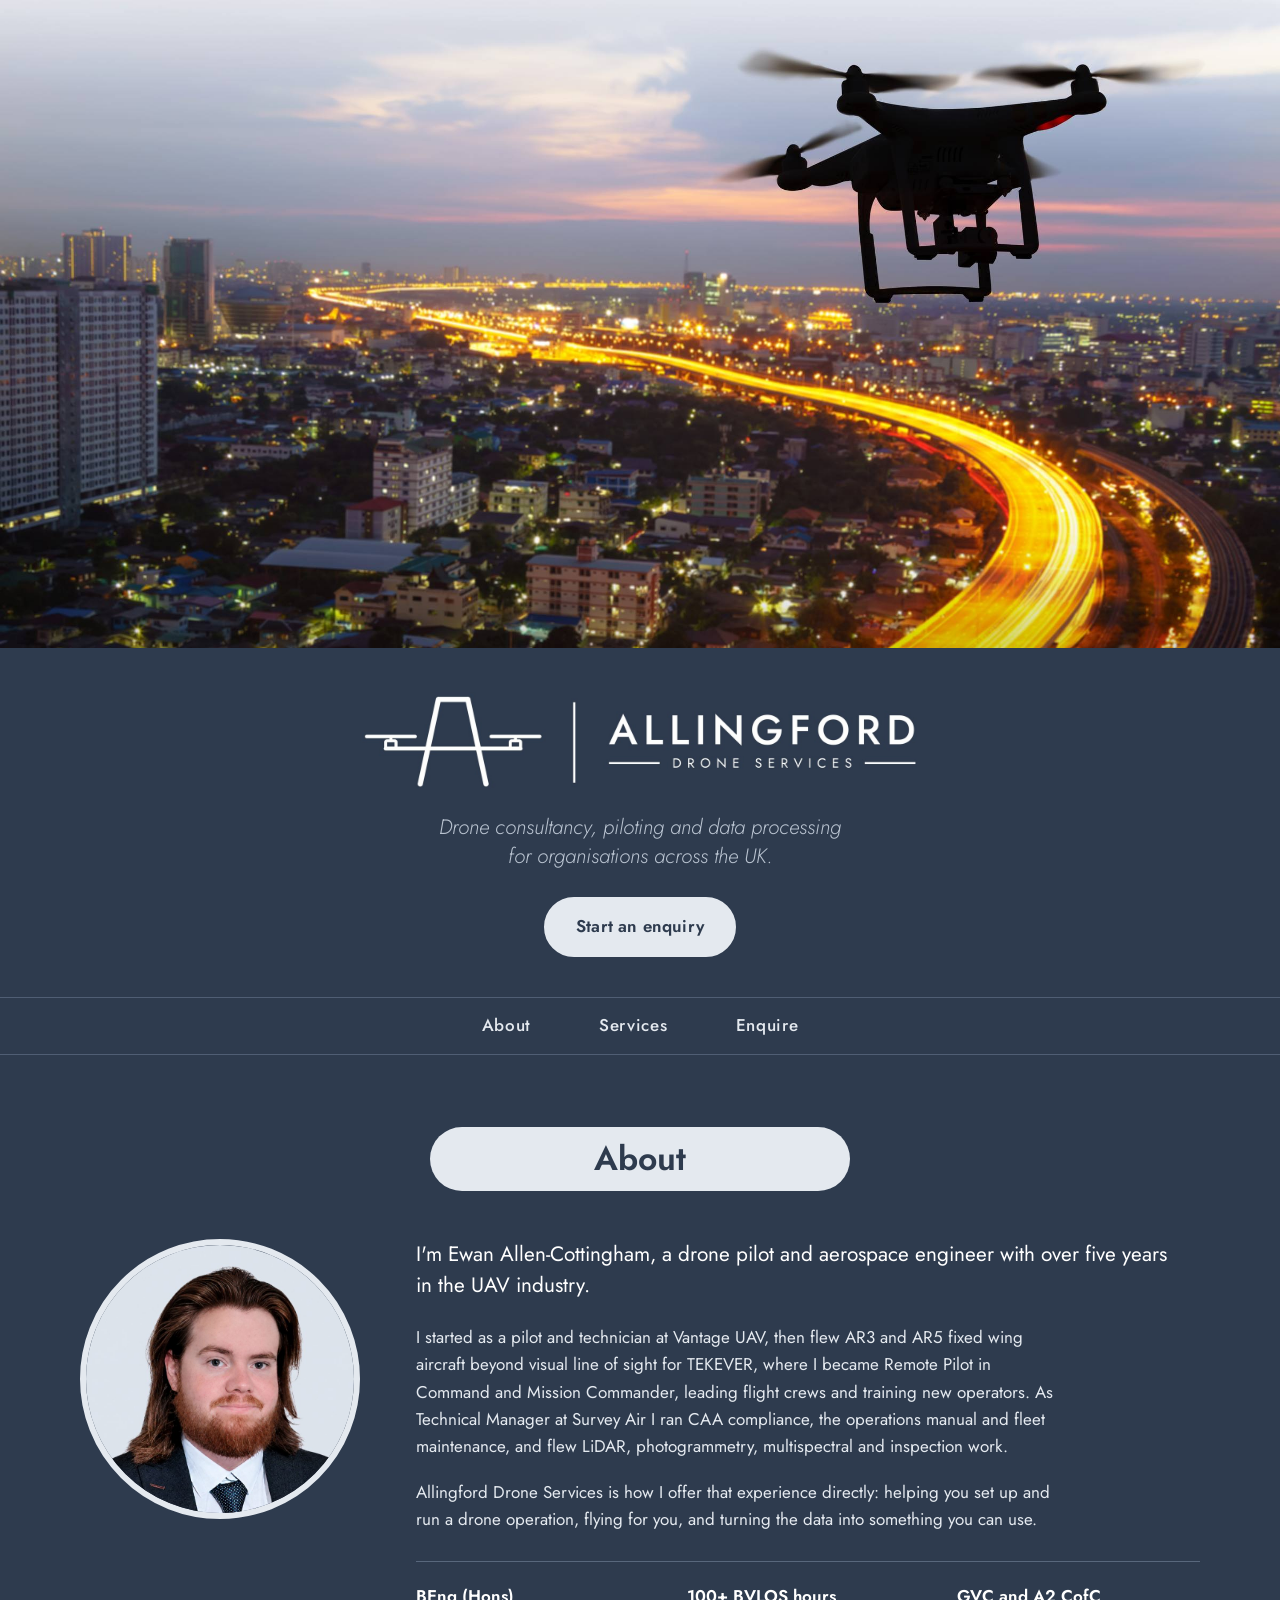
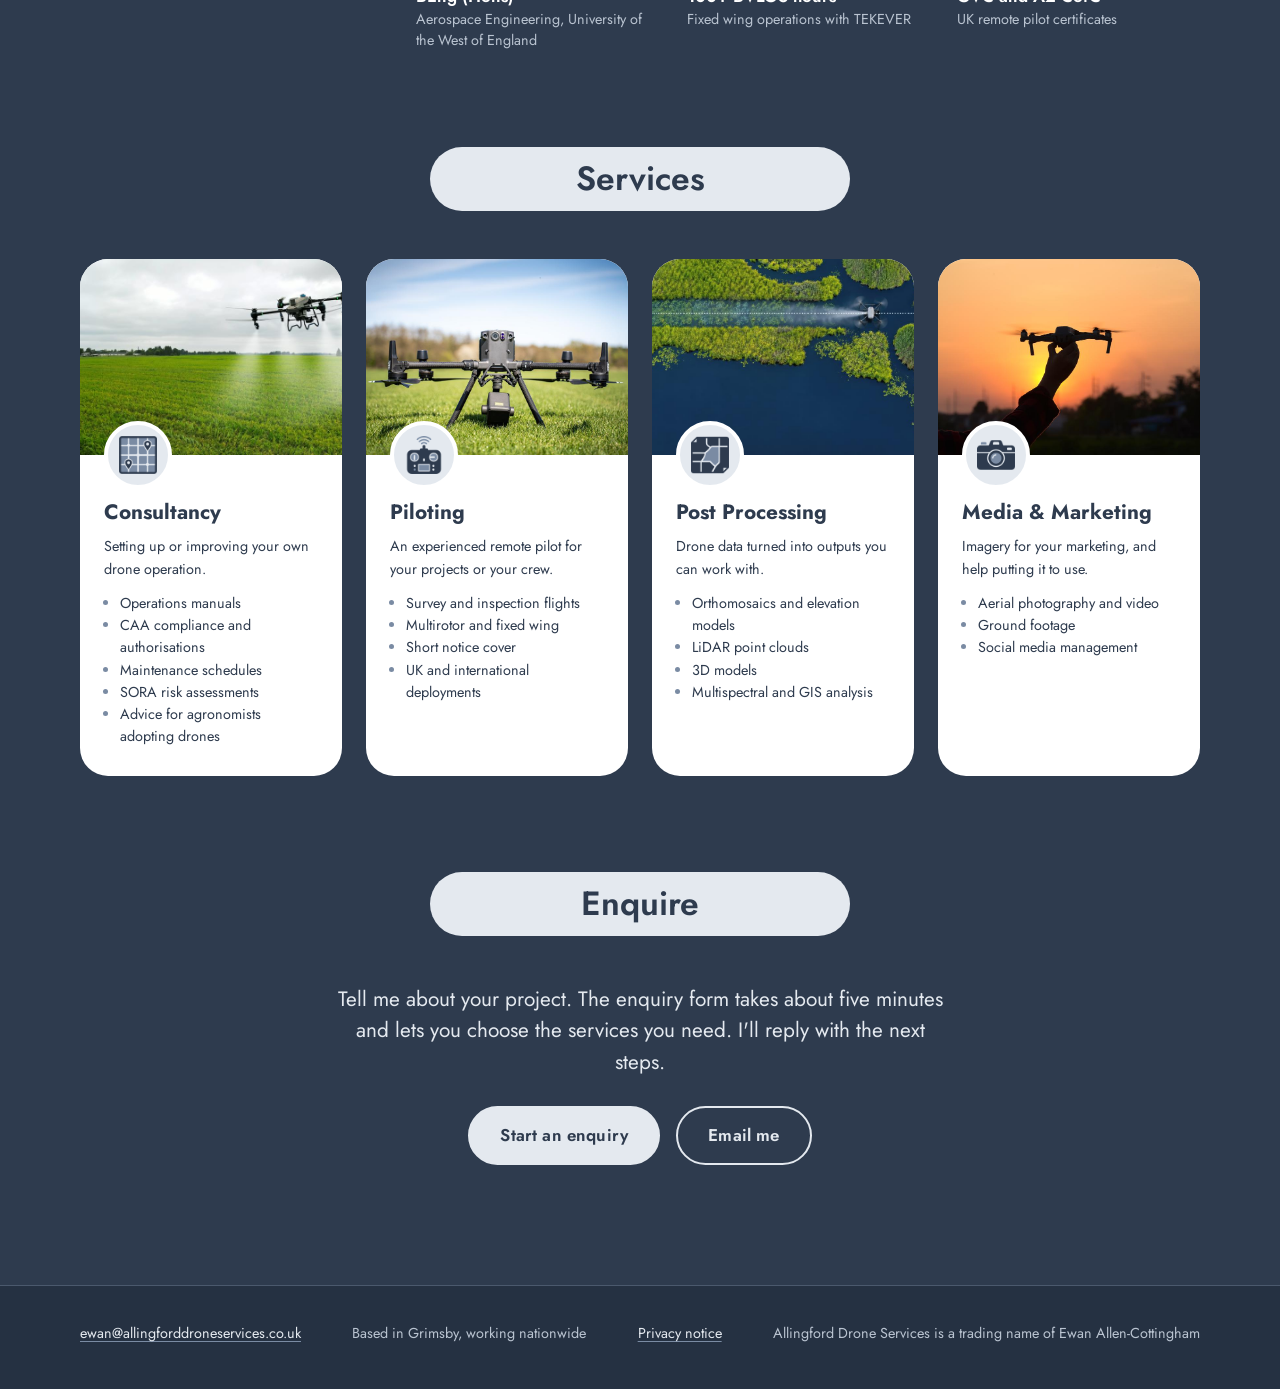
==== index.html @ 2208feda "Add Allingford Drone Services one page site Co-Authored-By: Claude Opus 5.5 <noreply@anthropic.com> " ====
<!doctype html>
<html lang="en-GB">
<head>
  <meta charset="utf-8">
  <meta name="viewport" content="width=device-width, initial-scale=1">
  <title>Allingford Drone Services</title>
  <meta name="description" content="Drone consultancy, piloting, data processing and aerial media from Ewan Allen-Cottingham. Based in Grimsby, working nationwide.">
  <link rel="icon" href="favicon.png" type="image/png">
  <link rel="apple-touch-icon" href="apple-touch-icon.png">
  <link rel="preload" href="assets/fonts/jost-latin-wght-normal.woff2" as="font" type="font/woff2" crossorigin>
  <link rel="stylesheet" href="assets/css/styles.css">
  <meta property="og:title" content="Allingford Drone Services">
  <meta property="og:description" content="Drone consultancy, piloting, data processing and aerial media. Based in Grimsby, working nationwide.">
  <meta property="og:image" content="https://allingforddroneservices.co.uk/assets/img/hero-mobile.jpg">
  <meta property="og:url" content="https://allingforddroneservices.co.uk/">
</head>
<body>
  <a class="skip" href="#main">Skip to content</a>

  <header>
    <div class="hero">
      <picture>
        <source media="(max-width: 760px)" srcset="assets/img/hero-mobile.jpg">
        <img src="assets/img/hero.jpg" width="2400" height="1600" alt="A drone flying over a city at dusk, with a motorway lit up below">
      </picture>
    </div>

    <div class="brand-band">
      <div class="wrap">
        <h1><img class="logo" src="assets/img/logo.jpg" width="1400" height="248" alt="Allingford Drone Services"></h1>
        <p class="tagline">Drone consultancy, piloting and data processing for organisations across the UK.</p>
        <a class="button" href="https://script.google.com/macros/s/AKfycbxY3ZxUKLFfmMnF3indC72LQ9qUxQWBb0Nvjt_iEoLK3CEcggeoSCofU5RL72KIc8Ou/exec" target="_blank" rel="noopener">Start an enquiry</a>
      </div>
    </div>
  </header>

  <nav class="site-nav" aria-label="Main">
    <ul>
      <li><a href="#about">About</a></li>
      <li><a href="#services">Services</a></li>
      <li><a href="#enquire">Enquire</a></li>
    </ul>
  </nav>

  <main id="main">
    <section class="section" id="about" aria-labelledby="about-title">
      <div class="wrap">
        <h2 class="pill-heading" id="about-title">About</h2>
        <div class="about">
          <img class="headshot" src="assets/img/headshot.jpg" width="720" height="720" alt="Ewan Allen-Cottingham">
          <div class="about-text">
            <p>I'm Ewan Allen-Cottingham, a drone pilot and aerospace engineer with over five years in the UAV industry.</p>
            <p>I started as a pilot and technician at Vantage UAV, then flew AR3 and AR5 fixed wing aircraft beyond visual line of sight for TEKEVER, where I became Remote Pilot in Command and Mission Commander, leading flight crews and training new operators. As Technical Manager at Survey Air I ran CAA compliance, the operations manual and fleet maintenance, and flew LiDAR, photogrammetry, multispectral and inspection work.</p>
            <p>Allingford Drone Services is how I offer that experience directly: helping you set up and run a drone operation, flying for you, and turning the data into something you can use.</p>
            <ul class="creds">
              <li><strong>BEng (Hons)</strong>Aerospace Engineering, University of the West of England</li>
              <li><strong>100+ BVLOS hours</strong>Fixed wing operations with TEKEVER</li>
              <li><strong>GVC and A2 CofC</strong>UK remote pilot certificates</li>
            </ul>
          </div>
        </div>
      </div>
    </section>

    <section class="section" id="services" aria-labelledby="services-title">
      <div class="wrap">
        <h2 class="pill-heading" id="services-title">Services</h2>
        <div class="services">
          <article class="service">
            <img class="service-photo" src="assets/img/consultancy.jpg" width="900" height="440" alt="A crop spraying drone over a field" loading="lazy">
            <div class="service-body">
              <div class="service-icon"><img src="assets/icons/consultancy.png" alt=""></div>
              <h3>Consultancy</h3>
              <p>Setting up or improving your own drone operation.</p>
              <ul>
                <li>Operations manuals</li>
                <li>CAA compliance and authorisations</li>
                <li>Maintenance schedules</li>
                <li>SORA risk assessments</li>
                <li>Advice for agronomists adopting drones</li>
              </ul>
            </div>
          </article>

          <article class="service">
            <img class="service-photo" src="assets/img/piloting.jpg" width="900" height="600" alt="An enterprise drone with a survey sensor on grass" loading="lazy">
            <div class="service-body">
              <div class="service-icon"><img src="assets/icons/piloting.png" alt=""></div>
              <h3>Piloting</h3>
              <p>An experienced remote pilot for your projects or your crew.</p>
              <ul>
                <li>Survey and inspection flights</li>
                <li>Multirotor and fixed wing</li>
                <li>Short notice cover</li>
                <li>UK and international deployments</li>
              </ul>
            </div>
          </article>

          <article class="service">
            <img class="service-photo" src="assets/img/processing.jpg" width="900" height="506" alt="Top down view of a drone over water and woodland" loading="lazy">
            <div class="service-body">
              <div class="service-icon"><img src="assets/icons/processing.png" alt=""></div>
              <h3>Post Processing</h3>
              <p>Drone data turned into outputs you can work with.</p>
              <ul>
                <li>Orthomosaics and elevation models</li>
                <li>LiDAR point clouds</li>
                <li>3D models</li>
                <li>Multispectral and GIS analysis</li>
              </ul>
            </div>
          </article>

          <article class="service">
            <img class="service-photo" src="assets/img/media.jpg" width="900" height="601" alt="A hand launching a small drone at sunset" loading="lazy">
            <div class="service-body">
              <div class="service-icon"><img src="assets/icons/media.png" alt=""></div>
              <h3>Media &amp; Marketing</h3>
              <p>Imagery for your marketing, and help putting it to use.</p>
              <ul>
                <li>Aerial photography and video</li>
                <li>Ground footage</li>
                <li>Social media management</li>
              </ul>
            </div>
          </article>
        </div>
      </div>
    </section>

    <section class="section enquire" id="enquire" aria-labelledby="enquire-title">
      <div class="wrap">
        <h2 class="pill-heading" id="enquire-title">Enquire</h2>
        <p>Tell me about your project. The enquiry form takes about five minutes and lets you choose the services you need. I'll reply with the next steps.</p>
        <div class="enquire-actions">
          <a class="button" href="https://script.google.com/macros/s/AKfycbxY3ZxUKLFfmMnF3indC72LQ9qUxQWBb0Nvjt_iEoLK3CEcggeoSCofU5RL72KIc8Ou/exec" target="_blank" rel="noopener">Start an enquiry</a>
          <a class="button button--outline" href="mailto:ewan@allingforddroneservices.co.uk">Email me</a>
        </div>
      </div>
    </section>
  </main>

  <footer class="site-footer">
    <div class="wrap footer-grid">
      <p><a href="mailto:ewan@allingforddroneservices.co.uk">ewan@allingforddroneservices.co.uk</a></p>
      <p>Based in Grimsby, working nationwide</p>
      <p><a href="privacy.html">Privacy notice</a></p>
      <p>Allingford Drone Services is a trading name of Ewan Allen-Cottingham</p>
    </div>
  </footer>
</body>
</html>
---- assets/css/styles.css ----
/* Allingford Drone Services */

@font-face {
  font-family: "Jost";
  src: url("../fonts/jost-latin-wght-normal.woff2") format("woff2");
  font-weight: 100 900;
  font-style: normal;
  font-display: swap;
}
@font-face {
  font-family: "Jost";
  src: url("../fonts/jost-latin-wght-italic.woff2") format("woff2");
  font-weight: 100 900;
  font-style: italic;
  font-display: swap;
}

:root {
  --slate: #2E3B4E;
  --slate-deep: #253142;
  --ash: #E4E9EF;
  --accent: #7A8BA3;
  --white: #FFFFFF;
  --ink: #2E3B4E;
  --text-on-slate: #E4E9EF;
  --muted-on-slate: #B9C3D0;

  --step--1: 0.9rem;
  --step-0: 1.0625rem;
  --step-1: 1.3rem;
  --step-2: 1.6rem;
  --step-3: 2.1rem;

  --radius-pill: 999px;
  --radius-card: 28px;
  --wrap: 1120px;
  --nav-h: 56px;
}

*, *::before, *::after { box-sizing: border-box; }

html { scroll-behavior: smooth; scroll-padding-top: calc(var(--nav-h) + 16px); }
@media (prefers-reduced-motion: reduce) { html { scroll-behavior: auto; } }

body {
  margin: 0;
  font-family: "Jost", system-ui, sans-serif;
  font-weight: 400;
  font-size: var(--step-0);
  line-height: 1.6;
  color: var(--text-on-slate);
  background: var(--slate);
  -webkit-font-smoothing: antialiased;
}

img { display: block; max-width: 100%; height: auto; }

a { color: inherit; }

:focus-visible { outline: 3px solid var(--ash); outline-offset: 3px; border-radius: 4px; }

.wrap { width: min(var(--wrap), 100% - 32px); margin-inline: auto; }

.skip {
  position: absolute; left: 16px; top: -60px; z-index: 100;
  background: var(--ash); color: var(--ink); padding: 10px 16px; border-radius: var(--radius-pill);
  text-decoration: none; font-weight: 600;
}
.skip:focus { top: 16px; }

/* Hero */
.hero { position: relative; height: min(72vh, 720px); min-height: 320px; overflow: hidden; background: var(--slate-deep); }
.hero img { width: 100%; height: 100%; object-fit: cover; object-position: 70% 0%; }

/* Logo band */
.brand-band { padding: 44px 0 40px; text-align: center; }
.brand-band h1 { margin: 0; }
.brand-band .logo { width: min(560px, 86%); margin-inline: auto; }
.tagline {
  margin: 22px auto 26px; max-width: 34ch;
  font-size: var(--step-1); font-weight: 300; font-style: italic; line-height: 1.4;
  color: var(--muted-on-slate);
}

.button {
  display: inline-block;
  padding: 14px 30px;
  border-radius: var(--radius-pill);
  background: var(--ash); color: var(--ink);
  font-weight: 600; font-size: var(--step-0); text-decoration: none; letter-spacing: 0.01em;
  border: 2px solid var(--ash);
  transition: background-color .15s ease, border-color .15s ease, color .15s ease;
}
.button:hover { background: var(--white); border-color: var(--white); }
.button--outline { background: transparent; color: var(--ash); }
.button--outline:hover { background: transparent; border-color: var(--accent); color: var(--white); }

/* Nav */
.site-nav {
  position: sticky; top: 0; z-index: 50;
  background: var(--slate);
  border-top: 1px solid rgba(122, 139, 163, .45);
  border-bottom: 1px solid rgba(122, 139, 163, .45);
}
.site-nav ul {
  list-style: none; margin: 0; padding: 0;
  display: flex; justify-content: center; gap: clamp(20px, 6vw, 64px);
  height: var(--nav-h); align-items: center;
}
.site-nav a {
  text-decoration: none; font-weight: 500; letter-spacing: .04em; color: var(--ash);
  padding: 6px 2px; border-bottom: 2px solid transparent;
}
.site-nav a:hover { border-bottom-color: var(--accent); }

/* Sections */
.section { padding: 72px 0; }
.section + .section { padding-top: 24px; }

.pill-heading {
  display: block; width: fit-content; min-width: min(420px, 100%);
  margin: 0 auto 48px; padding: 12px 48px;
  background: var(--ash); color: var(--ink);
  border-radius: var(--radius-pill);
  font-size: var(--step-3); font-weight: 600; line-height: 1.2; text-align: center;
}

/* About */
.about { display: grid; grid-template-columns: 280px 1fr; gap: 56px; align-items: start; }
.headshot {
  width: 280px; aspect-ratio: 1; border-radius: 50%; object-fit: cover;
  border: 6px solid var(--ash);
}
.about-text p { margin: 0 0 1.1em; max-width: 64ch; }
.about-text p:first-child { font-size: var(--step-1); line-height: 1.5; color: var(--white); }
.creds {
  list-style: none; margin: 28px 0 0; padding: 22px 0 0;
  border-top: 1px solid rgba(122, 139, 163, .55);
  display: grid; grid-template-columns: repeat(3, 1fr); gap: 16px 28px;
}
.creds li { font-size: var(--step--1); line-height: 1.45; color: var(--muted-on-slate); }
.creds strong { display: block; font-size: var(--step-0); font-weight: 600; color: var(--white); }

/* Services */
.services { display: grid; grid-template-columns: repeat(4, 1fr); gap: 24px; }
.service {
  background: var(--white); color: var(--ink);
  border-radius: var(--radius-card); overflow: hidden;
  display: flex; flex-direction: column;
}
.service-photo { aspect-ratio: 4 / 3; width: 100%; object-fit: cover; }
.service-body { position: relative; padding: 44px 24px 28px; }
.service-icon {
  position: absolute; top: -34px; left: 24px;
  width: 68px; height: 68px; border-radius: 50%;
  background: var(--ash); border: 4px solid var(--white);
  display: grid; place-items: center;
}
.service-icon img { width: 38px; height: 38px; }
.service h3 { margin: 0 0 10px; font-size: var(--step-1); font-weight: 700; line-height: 1.25; }
.service p { margin: 0 0 .8em; font-size: var(--step--1); line-height: 1.55; }
.service ul { margin: 0; padding-left: 1.1em; font-size: var(--step--1); line-height: 1.55; }
.service li::marker { color: var(--accent); }

/* Enquire */
.enquire { text-align: center; }
.enquire p { margin: 0 auto 28px; max-width: 52ch; font-size: var(--step-1); line-height: 1.5; }
.enquire-actions { display: flex; gap: 16px; justify-content: center; flex-wrap: wrap; }

/* Footer */
.site-footer {
  margin-top: 48px; padding: 36px 0 44px;
  background: var(--slate-deep);
  border-top: 1px solid rgba(122, 139, 163, .45);
  font-size: var(--step--1); color: var(--muted-on-slate);
}
.footer-grid { display: flex; flex-wrap: wrap; gap: 12px 40px; justify-content: space-between; align-items: center; }
.site-footer p { margin: 0; }
.site-footer a { color: var(--ash); text-decoration-color: var(--accent); text-underline-offset: 3px; }
.site-footer a:hover { color: var(--white); }

/* Privacy page */
.doc { max-width: 70ch; padding: 56px 0 24px; }
.doc h1 { font-size: var(--step-3); font-weight: 700; color: var(--white); margin: 0 0 8px; line-height: 1.2; }
.doc h2 { font-size: var(--step-1); font-weight: 600; color: var(--white); margin: 2em 0 .5em; }
.doc p, .doc li { color: var(--text-on-slate); }
.doc-header { padding: 22px 0; border-bottom: 1px solid rgba(122, 139, 163, .45); }
.doc-header img { width: 260px; }

/* Responsive */
@media (max-width: 1000px) {
  .services { grid-template-columns: repeat(2, 1fr); }
}
@media (max-width: 760px) {
  .hero { height: 46vh; }
  .hero img { object-position: 82% 0%; }
  .brand-band { padding: 32px 0 30px; }
  .section { padding: 56px 0; }
  .pill-heading { padding: 10px 28px; min-width: 0; margin-bottom: 36px; }
  .about { grid-template-columns: 1fr; gap: 28px; justify-items: center; }
  .headshot { width: 200px; }
  .creds { grid-template-columns: 1fr; }
  .footer-grid { flex-direction: column; align-items: flex-start; }
}
@media (max-width: 560px) {
  .services { grid-template-columns: 1fr; }
}
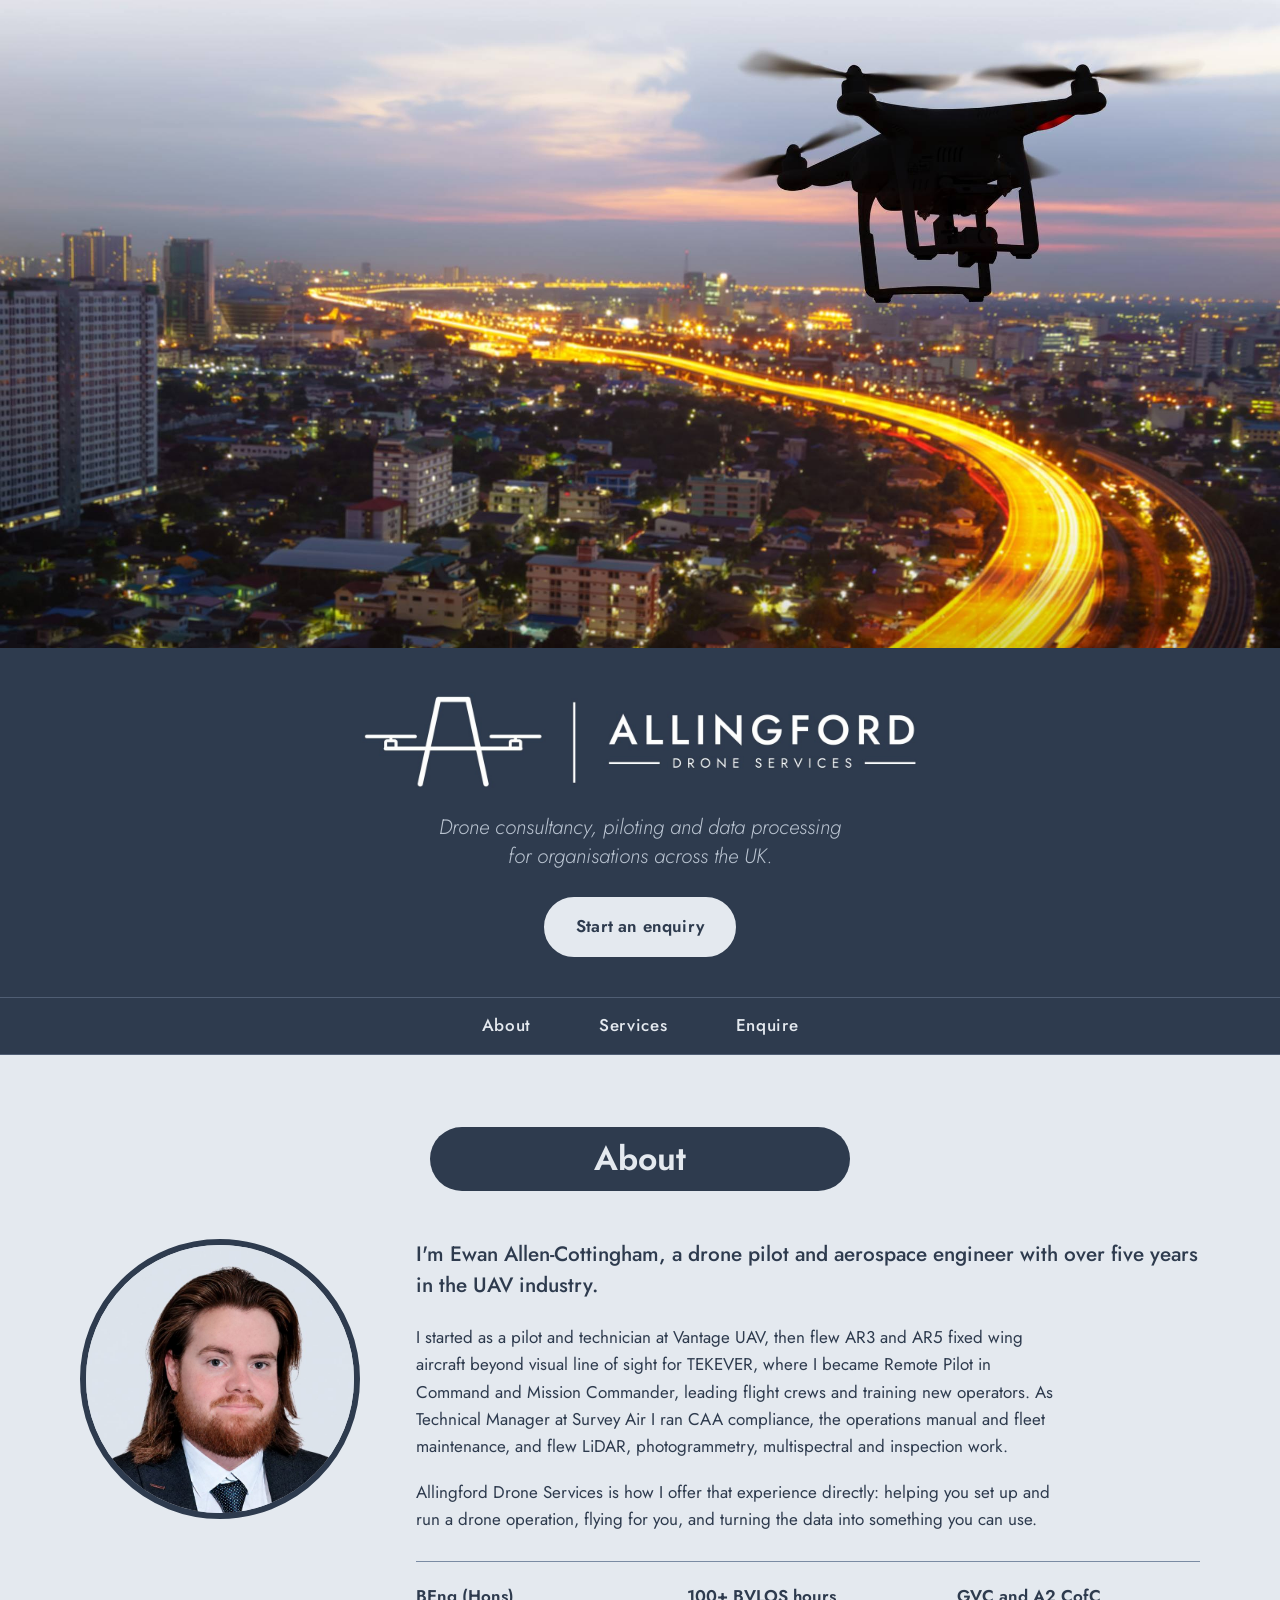
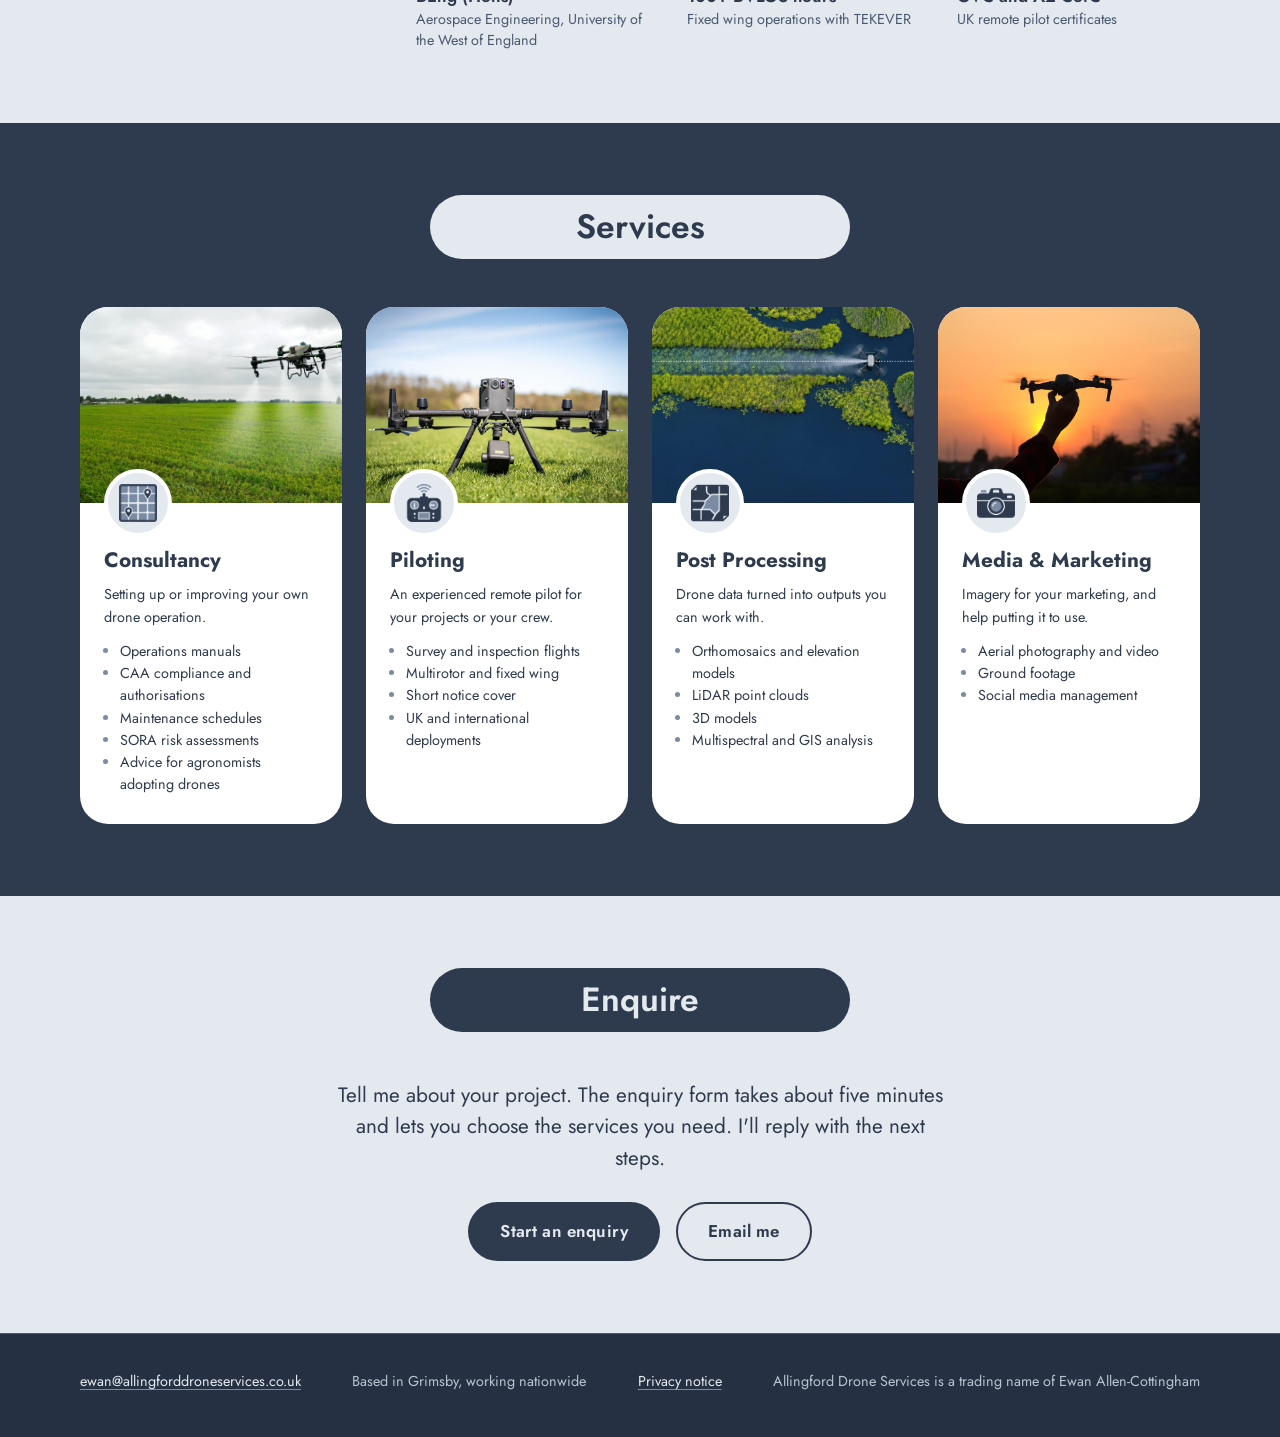
==== commit 69df53fa: "Add Ash About/Enquire sections, Services slide-in, and content document Co-Authored-By: Claude Opus " ====
--- a/index.html
+++ b/index.html
@@ -9,6 +9,12 @@
   <link rel="apple-touch-icon" href="apple-touch-icon.png">
   <link rel="preload" href="assets/fonts/jost-latin-wght-normal.woff2" as="font" type="font/woff2" crossorigin>
   <link rel="stylesheet" href="assets/css/styles.css">
+  <script>
+    if ('IntersectionObserver' in window && !window.matchMedia('(prefers-reduced-motion: reduce)').matches) {
+      document.documentElement.classList.add('motion');
+    }
+  </script>
+  <script src="assets/js/main.js" defer></script>
   <meta property="og:title" content="Allingford Drone Services">
   <meta property="og:description" content="Drone consultancy, piloting, data processing and aerial media. Based in Grimsby, working nationwide.">
   <meta property="og:image" content="https://allingforddroneservices.co.uk/assets/img/hero-mobile.jpg">
@@ -43,7 +49,7 @@
   </nav>
 
   <main id="main">
-    <section class="section" id="about" aria-labelledby="about-title">
+    <section class="section section--ash" id="about" aria-labelledby="about-title">
       <div class="wrap">
         <h2 class="pill-heading" id="about-title">About</h2>
         <div class="about">
@@ -62,11 +68,11 @@
       </div>
     </section>
 
-    <section class="section" id="services" aria-labelledby="services-title">
+    <section class="section services-section" id="services" aria-labelledby="services-title">
       <div class="wrap">
-        <h2 class="pill-heading" id="services-title">Services</h2>
+        <h2 class="pill-heading reveal" style="--i:0" id="services-title">Services</h2>
         <div class="services">
-          <article class="service">
+          <article class="service reveal" style="--i:1">
             <img class="service-photo" src="assets/img/consultancy.jpg" width="900" height="440" alt="A crop spraying drone over a field" loading="lazy">
             <div class="service-body">
               <div class="service-icon"><img src="assets/icons/consultancy.png" alt=""></div>
@@ -82,7 +88,7 @@
             </div>
           </article>
 
-          <article class="service">
+          <article class="service reveal" style="--i:2">
             <img class="service-photo" src="assets/img/piloting.jpg" width="900" height="600" alt="An enterprise drone with a survey sensor on grass" loading="lazy">
             <div class="service-body">
               <div class="service-icon"><img src="assets/icons/piloting.png" alt=""></div>
@@ -97,7 +103,7 @@
             </div>
           </article>
 
-          <article class="service">
+          <article class="service reveal" style="--i:3">
             <img class="service-photo" src="assets/img/processing.jpg" width="900" height="506" alt="Top down view of a drone over water and woodland" loading="lazy">
             <div class="service-body">
               <div class="service-icon"><img src="assets/icons/processing.png" alt=""></div>
@@ -112,7 +118,7 @@
             </div>
           </article>
 
-          <article class="service">
+          <article class="service reveal" style="--i:4">
             <img class="service-photo" src="assets/img/media.jpg" width="900" height="601" alt="A hand launching a small drone at sunset" loading="lazy">
             <div class="service-body">
               <div class="service-icon"><img src="assets/icons/media.png" alt=""></div>
@@ -129,7 +135,7 @@
       </div>
     </section>
 
-    <section class="section enquire" id="enquire" aria-labelledby="enquire-title">
+    <section class="section section--ash enquire" id="enquire" aria-labelledby="enquire-title">
       <div class="wrap">
         <h2 class="pill-heading" id="enquire-title">Enquire</h2>
         <p>Tell me about your project. The enquiry form takes about five minutes and lets you choose the services you need. I'll reply with the next steps.</p>
--- a/assets/css/styles.css
+++ b/assets/css/styles.css
@@ -24,6 +24,7 @@
   --ink: #2E3B4E;
   --text-on-slate: #E4E9EF;
   --muted-on-slate: #B9C3D0;
+  --muted-on-ash: #4A5A70;
 
   --step--1: 0.9rem;
   --step-0: 1.0625rem;
@@ -115,7 +116,15 @@
 
 /* Sections */
 .section { padding: 72px 0; }
-.section + .section { padding-top: 24px; }
+
+/* Ash sections: About and Enquire */
+.section--ash { background: var(--ash); color: var(--ink); }
+.section--ash .pill-heading { background: var(--slate); color: var(--ash); }
+.section--ash :focus-visible { outline-color: var(--slate); }
+.section--ash .button { background: var(--slate); color: var(--ash); border-color: var(--slate); }
+.section--ash .button:hover { background: var(--slate-deep); border-color: var(--slate-deep); color: var(--white); }
+.section--ash .button--outline { background: transparent; color: var(--slate); border-color: var(--slate); }
+.section--ash .button--outline:hover { background: transparent; border-color: var(--accent); color: var(--slate-deep); }
 
 .pill-heading {
   display: block; width: fit-content; min-width: min(420px, 100%);
@@ -129,17 +138,38 @@
 .about { display: grid; grid-template-columns: 280px 1fr; gap: 56px; align-items: start; }
 .headshot {
   width: 280px; aspect-ratio: 1; border-radius: 50%; object-fit: cover;
-  border: 6px solid var(--ash);
+  border: 6px solid var(--slate);
 }
 .about-text p { margin: 0 0 1.1em; max-width: 64ch; }
-.about-text p:first-child { font-size: var(--step-1); line-height: 1.5; color: var(--white); }
+.about-text p:first-child { font-size: var(--step-1); line-height: 1.5; font-weight: 500; }
 .creds {
   list-style: none; margin: 28px 0 0; padding: 22px 0 0;
-  border-top: 1px solid rgba(122, 139, 163, .55);
+  border-top: 1px solid var(--accent);
   display: grid; grid-template-columns: repeat(3, 1fr); gap: 16px 28px;
 }
-.creds li { font-size: var(--step--1); line-height: 1.45; color: var(--muted-on-slate); }
-.creds strong { display: block; font-size: var(--step-0); font-weight: 600; color: var(--white); }
+.creds li { font-size: var(--step--1); line-height: 1.45; color: var(--muted-on-ash); }
+.creds strong { display: block; font-size: var(--step-0); font-weight: 600; color: var(--ink); }
+
+/* Services: the slate panel sweeps in from the left, then the heading and cards appear in turn.
+   Only runs when the script adds .motion to <html>; otherwise the section is plain slate. */
+.services-section { position: relative; overflow: hidden; background: var(--slate); }
+.services-section > .wrap { position: relative; }
+.motion .services-section { background: var(--ash); }
+.motion .services-section::before {
+  content: ""; position: absolute; inset: 0;
+  background: var(--slate);
+  transform: translateX(-101%);
+  transition: transform .6s cubic-bezier(.22, .61, .36, 1);
+}
+.motion .services-section .reveal {
+  opacity: 0; transform: translateY(18px);
+  transition: opacity .35s ease, transform .35s ease;
+}
+.motion .services-section.is-in::before { transform: none; }
+.motion .services-section.is-in .reveal {
+  opacity: 1; transform: none;
+  transition-delay: calc(.6s + var(--i, 0) * .12s);
+}
 
 /* Services */
 .services { display: grid; grid-template-columns: repeat(4, 1fr); gap: 24px; }
@@ -169,7 +199,7 @@
 
 /* Footer */
 .site-footer {
-  margin-top: 48px; padding: 36px 0 44px;
+  padding: 36px 0 44px;
   background: var(--slate-deep);
   border-top: 1px solid rgba(122, 139, 163, .45);
   font-size: var(--step--1); color: var(--muted-on-slate);
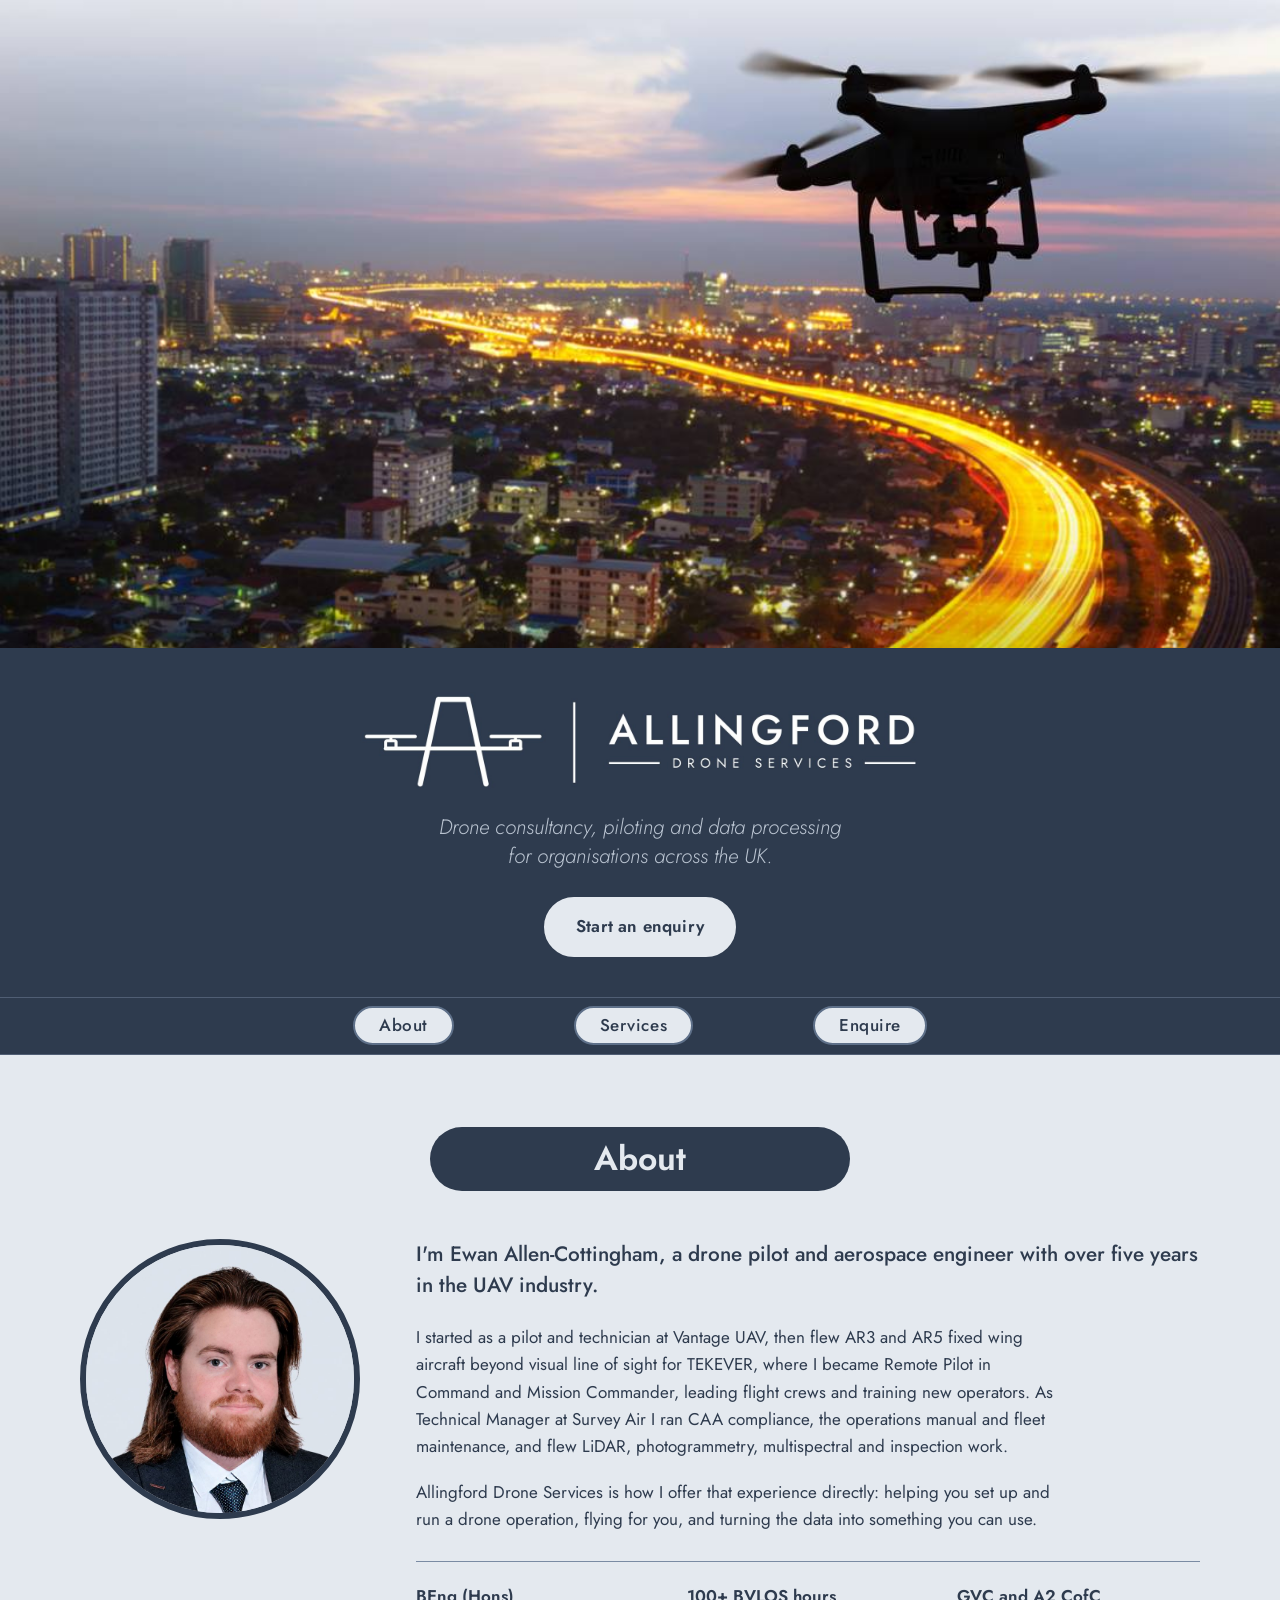
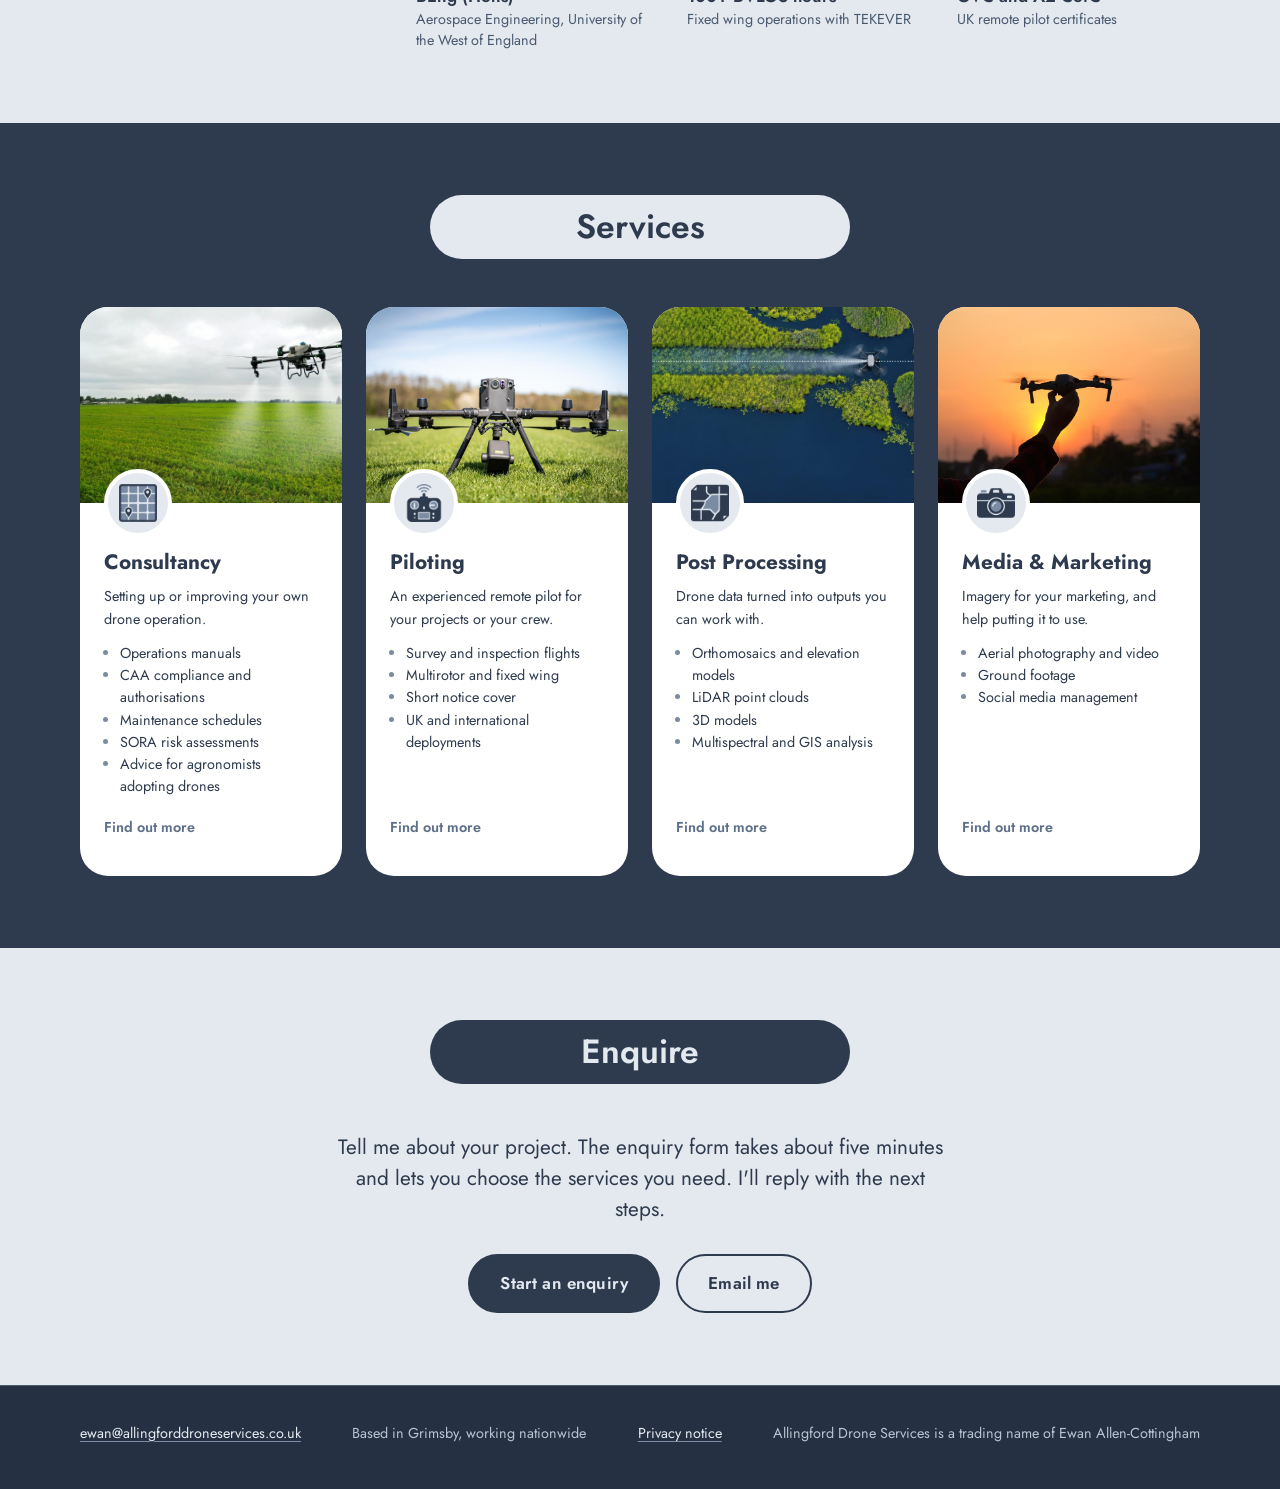
==== commit ec4470f4: "Slow animations to 3s, add About reveal, nav pill buttons with dropdown and current section, four se" ====
--- a/index.html
+++ b/index.html
@@ -41,24 +41,34 @@
   </header>
 
   <nav class="site-nav" aria-label="Main">
-    <ul>
-      <li><a href="#about">About</a></li>
-      <li><a href="#services">Services</a></li>
-      <li><a href="#enquire">Enquire</a></li>
+    <ul class="nav-list">
+      <li class="nav-item"><a class="nav-link" href="#about" data-section="about">About</a></li>
+      <li class="nav-item nav-item--menu">
+        <a class="nav-link" href="#services" data-section="services">Services</a>
+        <div class="dropdown">
+          <ul>
+            <li><a href="services/consultancy/">Consultancy</a></li>
+            <li><a href="services/piloting/">Piloting</a></li>
+            <li><a href="services/post-processing/">Post Processing</a></li>
+            <li><a href="services/media-marketing/">Media &amp; Marketing</a></li>
+          </ul>
+        </div>
+      </li>
+      <li class="nav-item"><a class="nav-link" href="#enquire" data-section="enquire">Enquire</a></li>
     </ul>
   </nav>
 
   <main id="main">
-    <section class="section section--ash" id="about" aria-labelledby="about-title">
+    <section class="section section--ash" id="about" aria-labelledby="about-title" data-animate>
       <div class="wrap">
-        <h2 class="pill-heading" id="about-title">About</h2>
+        <h2 class="pill-heading reveal" style="--i:0" id="about-title">About</h2>
         <div class="about">
-          <img class="headshot" src="assets/img/headshot.jpg" width="720" height="720" alt="Ewan Allen-Cottingham">
+          <img class="headshot reveal" style="--i:1" src="assets/img/headshot.jpg" width="720" height="720" alt="Ewan Allen-Cottingham">
           <div class="about-text">
-            <p>I'm Ewan Allen-Cottingham, a drone pilot and aerospace engineer with over five years in the UAV industry.</p>
-            <p>I started as a pilot and technician at Vantage UAV, then flew AR3 and AR5 fixed wing aircraft beyond visual line of sight for TEKEVER, where I became Remote Pilot in Command and Mission Commander, leading flight crews and training new operators. As Technical Manager at Survey Air I ran CAA compliance, the operations manual and fleet maintenance, and flew LiDAR, photogrammetry, multispectral and inspection work.</p>
-            <p>Allingford Drone Services is how I offer that experience directly: helping you set up and run a drone operation, flying for you, and turning the data into something you can use.</p>
-            <ul class="creds">
+            <p class="reveal" style="--i:2">I'm Ewan Allen-Cottingham, a drone pilot and aerospace engineer with over five years in the UAV industry.</p>
+            <p class="reveal" style="--i:3">I started as a pilot and technician at Vantage UAV, then flew AR3 and AR5 fixed wing aircraft beyond visual line of sight for TEKEVER, where I became Remote Pilot in Command and Mission Commander, leading flight crews and training new operators. As Technical Manager at Survey Air I ran CAA compliance, the operations manual and fleet maintenance, and flew LiDAR, photogrammetry, multispectral and inspection work.</p>
+            <p class="reveal" style="--i:4">Allingford Drone Services is how I offer that experience directly: helping you set up and run a drone operation, flying for you, and turning the data into something you can use.</p>
+            <ul class="creds reveal" style="--i:5">
               <li><strong>BEng (Hons)</strong>Aerospace Engineering, University of the West of England</li>
               <li><strong>100+ BVLOS hours</strong>Fixed wing operations with TEKEVER</li>
               <li><strong>GVC and A2 CofC</strong>UK remote pilot certificates</li>
@@ -68,7 +78,7 @@
       </div>
     </section>
 
-    <section class="section services-section" id="services" aria-labelledby="services-title">
+    <section class="section services-section" id="services" aria-labelledby="services-title" data-animate>
       <div class="wrap">
         <h2 class="pill-heading reveal" style="--i:0" id="services-title">Services</h2>
         <div class="services">
@@ -76,7 +86,7 @@
             <img class="service-photo" src="assets/img/consultancy.jpg" width="900" height="440" alt="A crop spraying drone over a field" loading="lazy">
             <div class="service-body">
               <div class="service-icon"><img src="assets/icons/consultancy.png" alt=""></div>
-              <h3>Consultancy</h3>
+              <h3><a href="services/consultancy/">Consultancy</a></h3>
               <p>Setting up or improving your own drone operation.</p>
               <ul>
                 <li>Operations manuals</li>
@@ -85,6 +95,7 @@
                 <li>SORA risk assessments</li>
                 <li>Advice for agronomists adopting drones</li>
               </ul>
+              <p class="service-more" aria-hidden="true">Find out more</p>
             </div>
           </article>
 
@@ -92,7 +103,7 @@
             <img class="service-photo" src="assets/img/piloting.jpg" width="900" height="600" alt="An enterprise drone with a survey sensor on grass" loading="lazy">
             <div class="service-body">
               <div class="service-icon"><img src="assets/icons/piloting.png" alt=""></div>
-              <h3>Piloting</h3>
+              <h3><a href="services/piloting/">Piloting</a></h3>
               <p>An experienced remote pilot for your projects or your crew.</p>
               <ul>
                 <li>Survey and inspection flights</li>
@@ -100,6 +111,7 @@
                 <li>Short notice cover</li>
                 <li>UK and international deployments</li>
               </ul>
+              <p class="service-more" aria-hidden="true">Find out more</p>
             </div>
           </article>
 
@@ -107,7 +119,7 @@
             <img class="service-photo" src="assets/img/processing.jpg" width="900" height="506" alt="Top down view of a drone over water and woodland" loading="lazy">
             <div class="service-body">
               <div class="service-icon"><img src="assets/icons/processing.png" alt=""></div>
-              <h3>Post Processing</h3>
+              <h3><a href="services/post-processing/">Post Processing</a></h3>
               <p>Drone data turned into outputs you can work with.</p>
               <ul>
                 <li>Orthomosaics and elevation models</li>
@@ -115,6 +127,7 @@
                 <li>3D models</li>
                 <li>Multispectral and GIS analysis</li>
               </ul>
+              <p class="service-more" aria-hidden="true">Find out more</p>
             </div>
           </article>
 
@@ -122,13 +135,14 @@
             <img class="service-photo" src="assets/img/media.jpg" width="900" height="601" alt="A hand launching a small drone at sunset" loading="lazy">
             <div class="service-body">
               <div class="service-icon"><img src="assets/icons/media.png" alt=""></div>
-              <h3>Media &amp; Marketing</h3>
+              <h3><a href="services/media-marketing/">Media &amp; Marketing</a></h3>
               <p>Imagery for your marketing, and help putting it to use.</p>
               <ul>
                 <li>Aerial photography and video</li>
                 <li>Ground footage</li>
                 <li>Social media management</li>
               </ul>
+              <p class="service-more" aria-hidden="true">Find out more</p>
             </div>
           </article>
         </div>
--- a/assets/css/styles.css
+++ b/assets/css/styles.css
@@ -25,6 +25,7 @@
   --text-on-slate: #E4E9EF;
   --muted-on-slate: #B9C3D0;
   --muted-on-ash: #4A5A70;
+  --mid: #5E7089; /* between Slate and Ash: nav borders and hover fill */
 
   --step--1: 0.9rem;
   --step-0: 1.0625rem;
@@ -103,16 +104,46 @@
   border-top: 1px solid rgba(122, 139, 163, .45);
   border-bottom: 1px solid rgba(122, 139, 163, .45);
 }
-.site-nav ul {
+.nav-list {
   list-style: none; margin: 0; padding: 0;
-  display: flex; justify-content: center; gap: clamp(20px, 6vw, 64px);
+  display: flex; justify-content: center; gap: 120px;
   height: var(--nav-h); align-items: center;
 }
-.site-nav a {
-  text-decoration: none; font-weight: 500; letter-spacing: .04em; color: var(--ash);
-  padding: 6px 2px; border-bottom: 2px solid transparent;
-}
-.site-nav a:hover { border-bottom-color: var(--accent); }
+.nav-item { position: relative; }
+.nav-link {
+  display: inline-block; padding: 6px 24px;
+  border-radius: var(--radius-pill);
+  background: var(--ash); color: var(--ink);
+  border: 2px solid var(--mid);
+  text-decoration: none; font-weight: 500; letter-spacing: .03em; line-height: 1.4;
+  transition: background-color .15s ease, color .15s ease;
+}
+.nav-link:hover,
+.nav-link.is-current { background: var(--mid); color: var(--white); }
+
+/* Services dropdown: desktop only, opens on hover or keyboard focus.
+   Phones and touch screens get no dropdown; the Services button goes to the section. */
+.dropdown { display: none; }
+@media (hover: hover) and (min-width: 761px) {
+  .dropdown {
+    position: absolute; top: 100%; left: 50%; transform: translateX(-50%);
+    padding-top: 10px; /* keeps the hover active while moving down to the menu */
+    min-width: 230px;
+  }
+  .nav-item--menu:hover .dropdown,
+  .nav-item--menu:focus-within .dropdown { display: block; }
+  .dropdown ul {
+    list-style: none; margin: 0; padding: 8px;
+    background: var(--white); border: 2px solid var(--mid); border-radius: 20px;
+    box-shadow: 0 12px 28px rgba(37, 49, 66, .35);
+  }
+  .dropdown a {
+    display: block; padding: 8px 16px; border-radius: 12px;
+    color: var(--ink); text-decoration: none; font-weight: 500;
+  }
+  .dropdown a:hover { background: var(--mid); color: var(--white); }
+  .dropdown a:focus-visible { outline-color: var(--slate); outline-offset: 0; }
+}
 
 /* Sections */
 .section { padding: 72px 0; }
@@ -150,8 +181,24 @@
 .creds li { font-size: var(--step--1); line-height: 1.45; color: var(--muted-on-ash); }
 .creds strong { display: block; font-size: var(--step-0); font-weight: 600; color: var(--ink); }
 
-/* Services: the slate panel sweeps in from the left, then the heading and cards appear in turn.
-   Only runs when the script adds .motion to <html>; otherwise the section is plain slate. */
+/* Scroll animations. Only run when the script adds .motion to <html>
+   (not for reduced motion), so without it everything shows straight away.
+   Each animated section sets when its items start (--start) and the gap between them (--step).
+   Every item fades and rises over 0.8s.
+   About:    6 items, 0.44s apart          -> 5 x 0.44 + 0.8 = 3.0s
+   Services: 1.0s panel, 5 items 0.3s apart -> 1.0 + 4 x 0.3 + 0.8 = 3.0s */
+.motion [data-animate] .reveal {
+  opacity: 0; transform: translateY(18px);
+  transition: opacity .8s ease, transform .8s ease;
+}
+.motion [data-animate].is-in .reveal {
+  opacity: 1; transform: none;
+  transition-delay: calc(var(--start, 0s) + var(--i, 0) * var(--step, .3s));
+}
+#about { --start: 0s; --step: .44s; }
+#services { --start: 1s; --step: .3s; }
+
+/* Services: the slate panel sweeps in from the left before the cards appear */
 .services-section { position: relative; overflow: hidden; background: var(--slate); }
 .services-section > .wrap { position: relative; }
 .motion .services-section { background: var(--ash); }
@@ -159,29 +206,22 @@
   content: ""; position: absolute; inset: 0;
   background: var(--slate);
   transform: translateX(-101%);
-  transition: transform .6s cubic-bezier(.22, .61, .36, 1);
-}
-.motion .services-section .reveal {
-  opacity: 0; transform: translateY(18px);
-  transition: opacity .35s ease, transform .35s ease;
+  transition: transform 1s cubic-bezier(.22, .61, .36, 1);
 }
 .motion .services-section.is-in::before { transform: none; }
-.motion .services-section.is-in .reveal {
-  opacity: 1; transform: none;
-  transition-delay: calc(.6s + var(--i, 0) * .12s);
-}
 
 /* Services */
 .services { display: grid; grid-template-columns: repeat(4, 1fr); gap: 24px; }
 .service {
+  position: relative;
   background: var(--white); color: var(--ink);
   border-radius: var(--radius-card); overflow: hidden;
   display: flex; flex-direction: column;
 }
 .service-photo { aspect-ratio: 4 / 3; width: 100%; object-fit: cover; }
-.service-body { position: relative; padding: 44px 24px 28px; }
+.service-body { padding: 0 24px 26px; display: flex; flex-direction: column; flex: 1; }
 .service-icon {
-  position: absolute; top: -34px; left: 24px;
+  position: relative; margin: -34px 0 12px;
   width: 68px; height: 68px; border-radius: 50%;
   background: var(--ash); border: 4px solid var(--white);
   display: grid; place-items: center;
@@ -191,6 +231,26 @@
 .service p { margin: 0 0 .8em; font-size: var(--step--1); line-height: 1.55; }
 .service ul { margin: 0; padding-left: 1.1em; font-size: var(--step--1); line-height: 1.55; }
 .service li::marker { color: var(--accent); }
+
+/* Whole card is clickable: the title link stretches over the card */
+.service h3 a { text-decoration: none; color: inherit; }
+.service h3 a::after { content: ""; position: absolute; inset: 0; border-radius: var(--radius-card); }
+.service h3 a:focus-visible { outline: none; }
+.service h3 a:focus-visible::after { outline: 3px solid var(--ash); outline-offset: 3px; }
+.service .service-more {
+  margin-top: auto; padding-top: 18px;
+  font-weight: 600; font-size: var(--step--1); color: var(--mid);
+}
+.service:hover .service-more { color: var(--ink); text-decoration: underline; text-underline-offset: 3px; }
+
+/* Service pages */
+.hero--service img { object-position: center; }
+.service-detail { max-width: 70ch; margin-inline: auto; }
+.service-detail .intro { font-size: var(--step-1); line-height: 1.5; color: var(--white); margin: 0 0 1em; }
+.service-detail ul { margin: 0 0 1.2em; padding-left: 1.2em; }
+.service-detail li { margin-bottom: .3em; }
+.service-detail li::marker { color: var(--accent); }
+.service-detail .note { color: var(--muted-on-slate); font-style: italic; font-weight: 300; }
 
 /* Enquire */
 .enquire { text-align: center; }
@@ -224,6 +284,9 @@
 @media (max-width: 760px) {
   .hero { height: 46vh; }
   .hero img { object-position: 82% 0%; }
+  .hero--service img { object-position: center; }
+  .nav-list { gap: 10px; }
+  .nav-link { padding: 5px 16px; font-size: var(--step--1); }
   .brand-band { padding: 32px 0 30px; }
   .section { padding: 56px 0; }
   .pill-heading { padding: 10px 28px; min-width: 0; margin-bottom: 36px; }
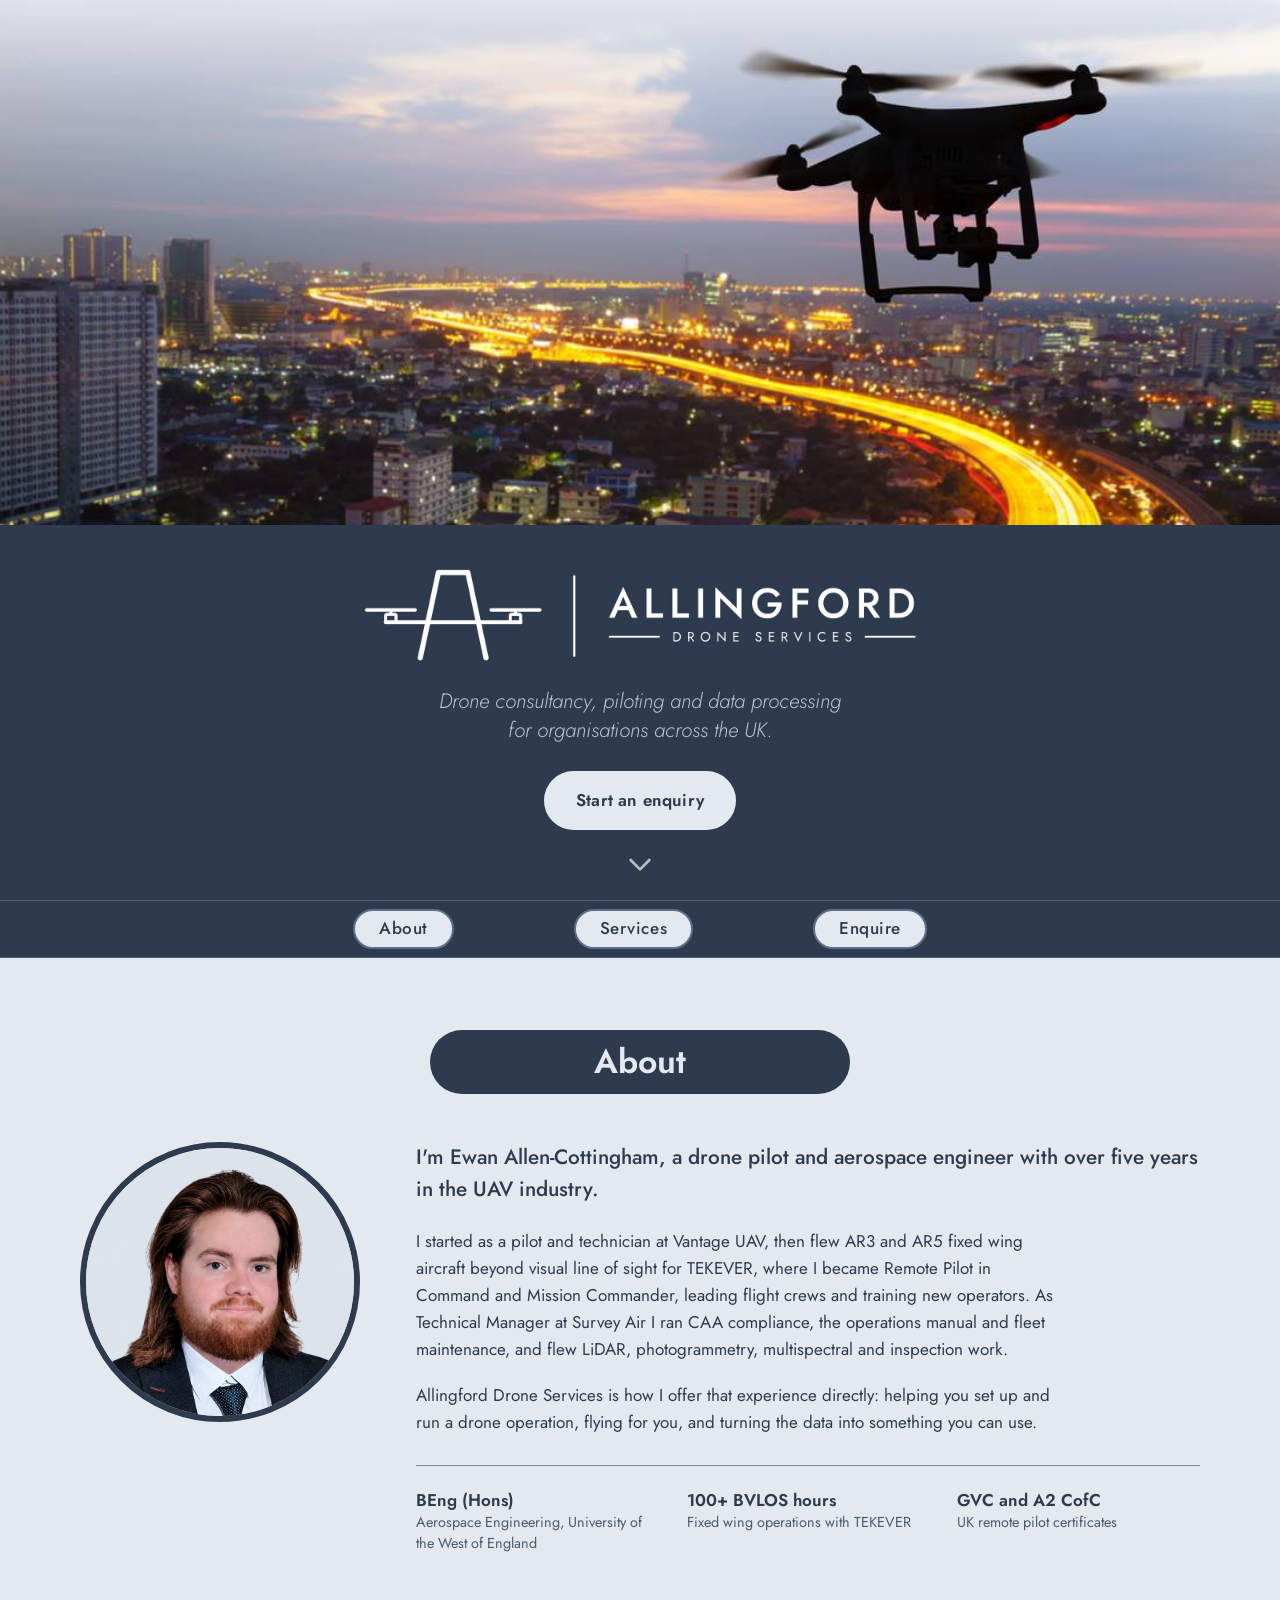
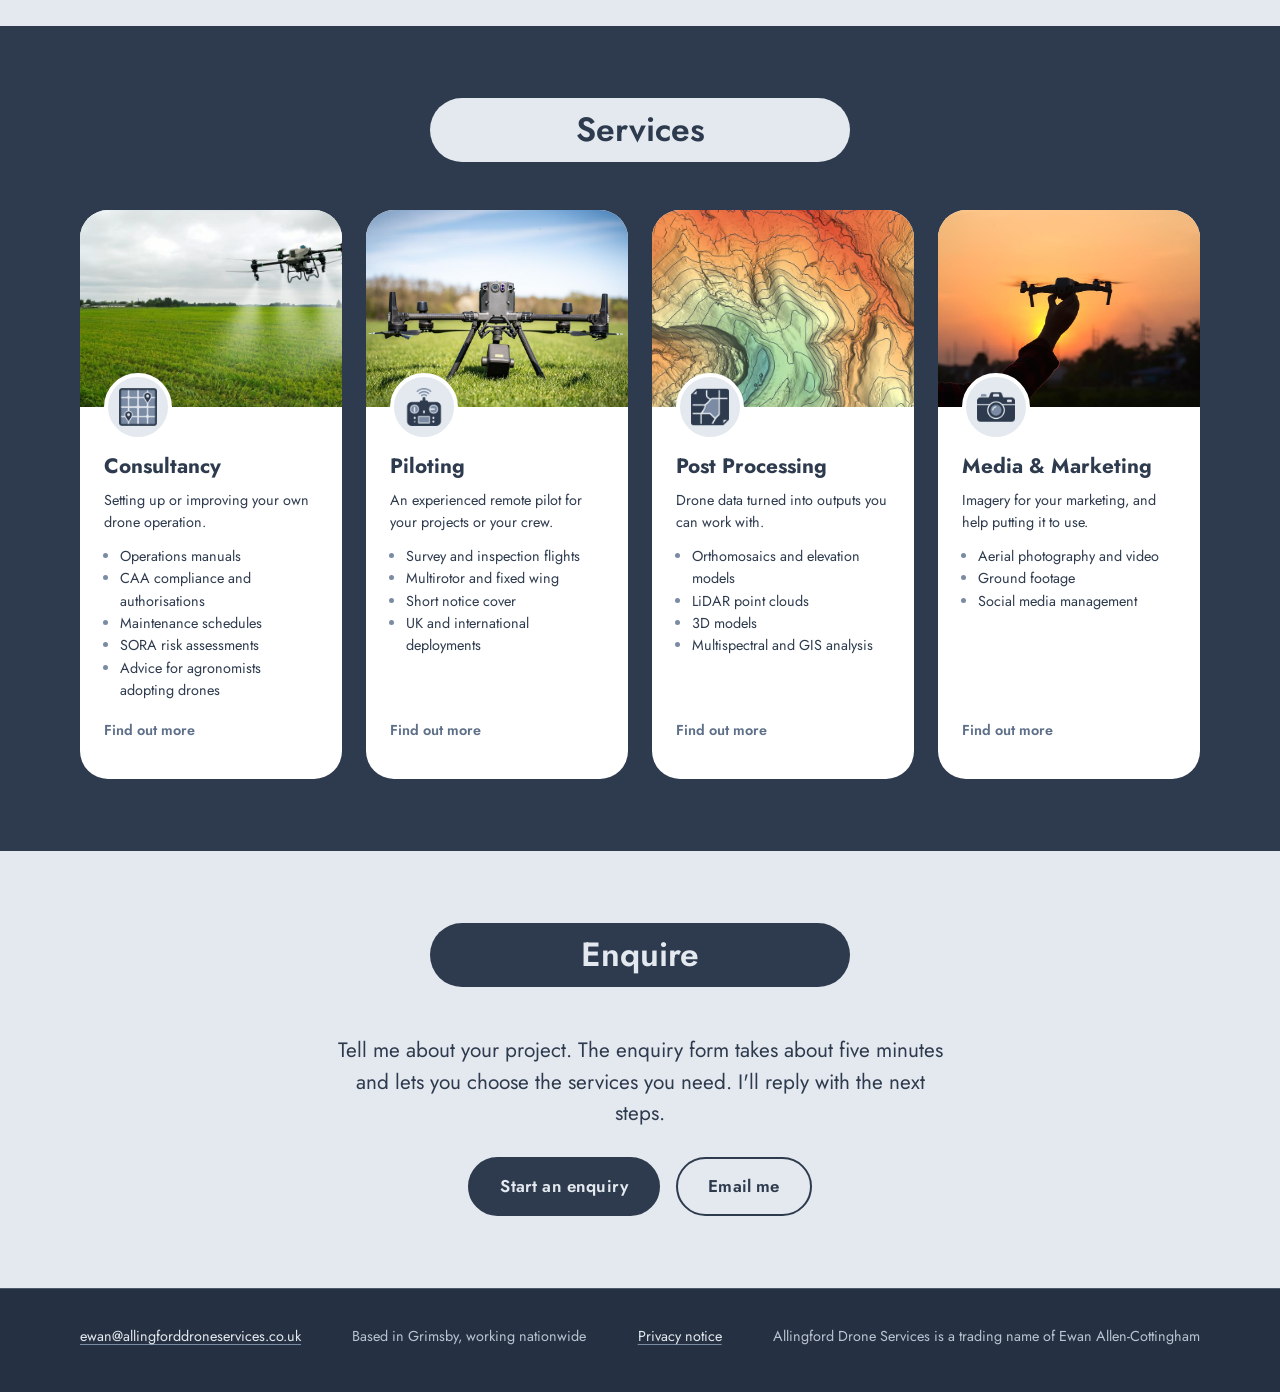
==== commit 3e5d5b98: "Make photo and logo band fill the first screen on all pages, add scroll arrow, resize Post Processin" ====
--- a/index.html
+++ b/index.html
@@ -23,7 +23,7 @@
 <body>
   <a class="skip" href="#main">Skip to content</a>
 
-  <header>
+  <header class="site-header">
     <div class="hero">
       <picture>
         <source media="(max-width: 760px)" srcset="assets/img/hero-mobile.jpg">
@@ -36,6 +36,9 @@
         <h1><img class="logo" src="assets/img/logo.jpg" width="1400" height="248" alt="Allingford Drone Services"></h1>
         <p class="tagline">Drone consultancy, piloting and data processing for organisations across the UK.</p>
         <a class="button" href="https://script.google.com/macros/s/AKfycbxY3ZxUKLFfmMnF3indC72LQ9qUxQWBb0Nvjt_iEoLK3CEcggeoSCofU5RL72KIc8Ou/exec" target="_blank" rel="noopener">Start an enquiry</a>
+        <a class="scroll-cue" href="#about" aria-label="Scroll to About">
+          <svg viewBox="0 0 24 24" width="32" height="32" aria-hidden="true" focusable="false"><path d="M5 9l7 7 7-7" fill="none" stroke="currentColor" stroke-width="2" stroke-linecap="round" stroke-linejoin="round"/></svg>
+        </a>
       </div>
     </div>
   </header>
@@ -116,7 +119,7 @@
           </article>
 
           <article class="service reveal" style="--i:3">
-            <img class="service-photo" src="assets/img/processing.jpg" width="900" height="506" alt="Top down view of a drone over water and woodland" loading="lazy">
+            <img class="service-photo" src="assets/img/processing.jpg" width="900" height="492" alt="DTM of mountain landscape" loading="lazy">
             <div class="service-body">
               <div class="service-icon"><img src="assets/icons/processing.png" alt=""></div>
               <h3><a href="services/post-processing/">Post Processing</a></h3>
--- a/assets/css/styles.css
+++ b/assets/css/styles.css
@@ -71,11 +71,21 @@
 .skip:focus { top: 16px; }
 
 /* Hero */
-.hero { position: relative; height: min(72vh, 720px); min-height: 320px; overflow: hidden; background: var(--slate-deep); }
-.hero img { width: 100%; height: 100%; object-fit: cover; object-position: 70% 0%; }
+/* First screen: photo + logo band together fill the screen exactly.
+   The logo band keeps its natural height and the photo takes the rest.
+   svh = the screen height with the phone's browser bars showing, so nothing is hidden behind them. */
+.site-header { display: flex; flex-direction: column; min-height: 100vh; min-height: 100svh; }
+.hero { position: relative; flex: 1 1 auto; min-height: 160px; overflow: hidden; background: var(--slate-deep); }
+.hero img { position: absolute; inset: 0; width: 100%; height: 100%; object-fit: cover; object-position: 70% 0%; }
 
 /* Logo band */
-.brand-band { padding: 44px 0 40px; text-align: center; }
+.brand-band { padding: 40px 0 16px; text-align: center; }
+.scroll-cue {
+  display: block; width: fit-content; margin: 14px auto 0; padding: 4px;
+  color: var(--ash); opacity: .75; line-height: 0;
+  transition: opacity .15s ease;
+}
+.scroll-cue:hover { opacity: 1; }
 .brand-band h1 { margin: 0; }
 .brand-band .logo { width: min(560px, 86%); margin-inline: auto; }
 .tagline {
@@ -282,12 +292,11 @@
   .services { grid-template-columns: repeat(2, 1fr); }
 }
 @media (max-width: 760px) {
-  .hero { height: 46vh; }
   .hero img { object-position: 82% 0%; }
   .hero--service img { object-position: center; }
   .nav-list { gap: 10px; }
   .nav-link { padding: 5px 16px; font-size: var(--step--1); }
-  .brand-band { padding: 32px 0 30px; }
+  .brand-band { padding: 28px 0 12px; }
   .section { padding: 56px 0; }
   .pill-heading { padding: 10px 28px; min-width: 0; margin-bottom: 36px; }
   .about { grid-template-columns: 1fr; gap: 28px; justify-items: center; }
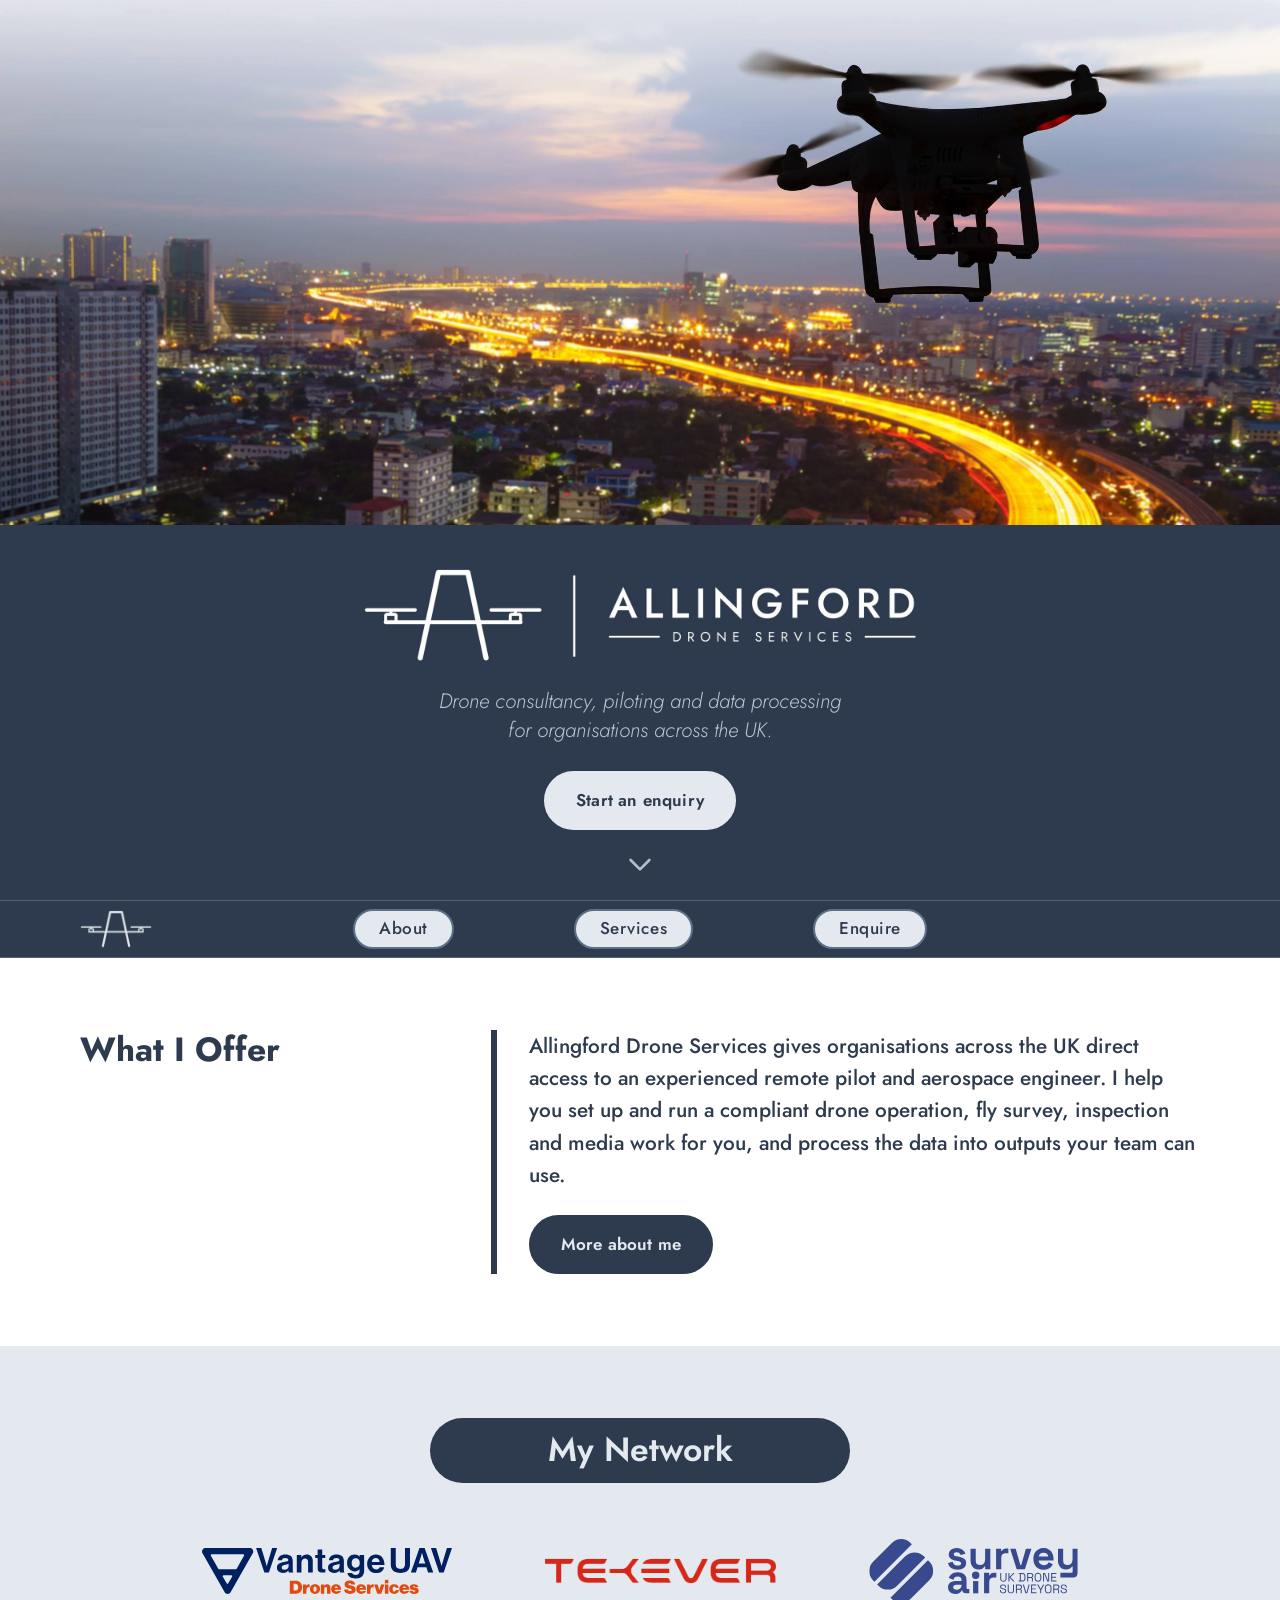
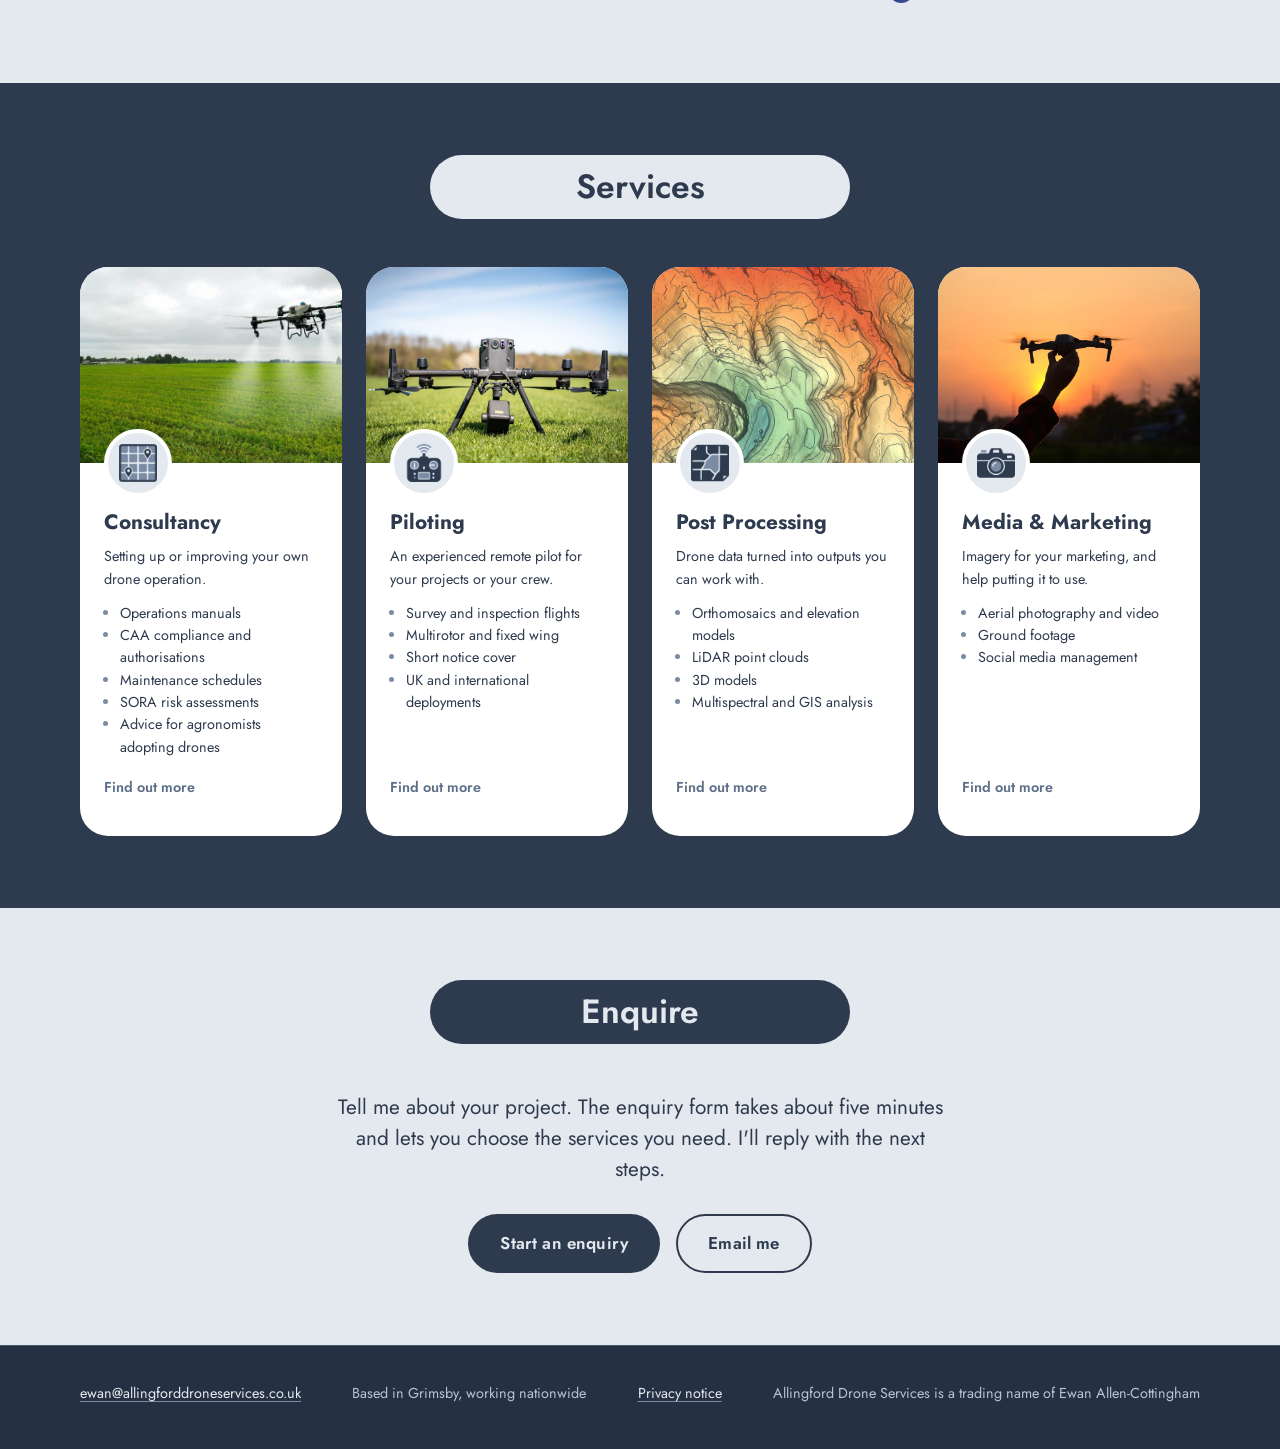
==== commit 89d5f4cb: "Move About to its own page, add What I Offer and My Network to home page, add nav logo - New About p" ====
--- a/index.html
+++ b/index.html
@@ -36,7 +36,7 @@
         <h1><img class="logo" src="assets/img/logo.jpg" width="1400" height="248" alt="Allingford Drone Services"></h1>
         <p class="tagline">Drone consultancy, piloting and data processing for organisations across the UK.</p>
         <a class="button" href="https://script.google.com/macros/s/AKfycbxY3ZxUKLFfmMnF3indC72LQ9qUxQWBb0Nvjt_iEoLK3CEcggeoSCofU5RL72KIc8Ou/exec" target="_blank" rel="noopener">Start an enquiry</a>
-        <a class="scroll-cue" href="#about" aria-label="Scroll to About">
+        <a class="scroll-cue" href="#offer" aria-label="Scroll to content">
           <svg viewBox="0 0 24 24" width="32" height="32" aria-hidden="true" focusable="false"><path d="M5 9l7 7 7-7" fill="none" stroke="currentColor" stroke-width="2" stroke-linecap="round" stroke-linejoin="round"/></svg>
         </a>
       </div>
@@ -44,8 +44,9 @@
   </header>
 
   <nav class="site-nav" aria-label="Main">
+    <a class="nav-home" href="./"><img src="assets/img/nav-mark.png" width="312" height="164" alt="Allingford Drone Services home page"></a>
     <ul class="nav-list">
-      <li class="nav-item"><a class="nav-link" href="#about" data-section="about">About</a></li>
+      <li class="nav-item"><a class="nav-link" href="about/">About</a></li>
       <li class="nav-item nav-item--menu">
         <a class="nav-link" href="#services" data-section="services">Services</a>
         <div class="dropdown">
@@ -62,22 +63,24 @@
   </nav>
 
   <main id="main">
-    <section class="section section--ash" id="about" aria-labelledby="about-title" data-animate>
+    <section class="section section--white" id="offer" aria-labelledby="offer-title" data-animate>
+      <div class="wrap offer">
+        <h2 class="offer-title reveal" style="--i:0" id="offer-title">What I Offer</h2>
+        <div class="offer-text reveal" style="--i:1">
+          <p>Allingford Drone Services gives organisations across the UK direct access to an experienced remote pilot and aerospace engineer. I help you set up and run a compliant drone operation, fly survey, inspection and media work for you, and process the data into outputs your team can use.</p>
+          <a class="button button--slate" href="about/">More about me</a>
+        </div>
+      </div>
+    </section>
+
+    <section class="section section--ash network-section" id="network" aria-labelledby="network-title" data-animate>
       <div class="wrap">
-        <h2 class="pill-heading reveal" style="--i:0" id="about-title">About</h2>
-        <div class="about">
-          <img class="headshot reveal" style="--i:1" src="assets/img/headshot.jpg" width="720" height="720" alt="Ewan Allen-Cottingham">
-          <div class="about-text">
-            <p class="reveal" style="--i:2">I'm Ewan Allen-Cottingham, a drone pilot and aerospace engineer with over five years in the UAV industry.</p>
-            <p class="reveal" style="--i:3">I started as a pilot and technician at Vantage UAV, then flew AR3 and AR5 fixed wing aircraft beyond visual line of sight for TEKEVER, where I became Remote Pilot in Command and Mission Commander, leading flight crews and training new operators. As Technical Manager at Survey Air I ran CAA compliance, the operations manual and fleet maintenance, and flew LiDAR, photogrammetry, multispectral and inspection work.</p>
-            <p class="reveal" style="--i:4">Allingford Drone Services is how I offer that experience directly: helping you set up and run a drone operation, flying for you, and turning the data into something you can use.</p>
-            <ul class="creds reveal" style="--i:5">
-              <li><strong>BEng (Hons)</strong>Aerospace Engineering, University of the West of England</li>
-              <li><strong>100+ BVLOS hours</strong>Fixed wing operations with TEKEVER</li>
-              <li><strong>GVC and A2 CofC</strong>UK remote pilot certificates</li>
-            </ul>
-          </div>
-        </div>
+        <h2 class="pill-heading reveal" style="--i:0" id="network-title">My Network</h2>
+        <ul class="network reveal" style="--i:1">
+          <li><a href="https://vantage-uav.co.uk" target="_blank" rel="noopener"><img src="assets/img/logos/vantage-uav.svg" width="2060" height="380" alt="Vantage UAV"></a></li>
+          <li><a href="https://tekever.com" target="_blank" rel="noopener"><img src="assets/img/logos/tekever.png" width="1149" height="162" alt="TEKEVER"></a></li>
+          <li><a href="https://surveyair.co.uk" target="_blank" rel="noopener"><img src="assets/img/logos/survey-air.svg" width="553" height="169" alt="Survey Air"></a></li>
+        </ul>
       </div>
     </section>
 
--- a/assets/css/styles.css
+++ b/assets/css/styles.css
@@ -114,6 +114,12 @@
   border-top: 1px solid rgba(122, 139, 163, .45);
   border-bottom: 1px solid rgba(122, 139, 163, .45);
 }
+/* Small logo mark on the left of the nav, links to the home page */
+.nav-home {
+  position: absolute; left: max(16px, (100% - var(--wrap)) / 2); top: 50%; transform: translateY(-50%);
+  display: block; line-height: 0; border-radius: 8px;
+}
+.nav-home img { width: 72px; height: auto; }
 .nav-list {
   list-style: none; margin: 0; padding: 0;
   display: flex; justify-content: center; gap: 120px;
@@ -175,6 +181,31 @@
   font-size: var(--step-3); font-weight: 600; line-height: 1.2; text-align: center;
 }
 
+/* White sections: What I Offer, and My Network on the About page */
+.section--white { background: var(--white); color: var(--ink); }
+.section--white :focus-visible { outline-color: var(--slate); }
+.button--slate { background: var(--slate); color: var(--ash); border-color: var(--slate); }
+.button--slate:hover { background: var(--slate-deep); border-color: var(--slate-deep); color: var(--white); }
+
+/* What I Offer */
+.offer { display: grid; grid-template-columns: minmax(0, 1fr) minmax(0, 2fr); gap: 56px; align-items: start; }
+.offer-title { margin: 0; font-size: var(--step-3); font-weight: 700; line-height: 1.2; color: var(--ink); }
+.offer-text { border-left: 6px solid var(--slate); padding-left: 32px; }
+.offer-text p { margin: 0 0 24px; max-width: 60ch; font-size: var(--step-1); line-height: 1.55; font-weight: 500; }
+
+/* My Network: logo row. Static for now; becomes a moving carousel once there are more logos. */
+.network-section--white { background: var(--white); color: var(--ink); }
+.network-section--white :focus-visible { outline-color: var(--slate); }
+.network {
+  list-style: none; margin: 0; padding: 0;
+  display: flex; flex-wrap: wrap; justify-content: center; align-items: center; gap: 40px 72px;
+}
+.network a { display: block; padding: 8px; border-radius: 8px; transition: transform .15s ease; }
+.network a:hover { transform: scale(1.04); }
+.network img { height: 64px; width: auto; max-width: 260px; object-fit: contain; }
+.network li:nth-child(1) img { height: 46px; } /* Vantage UAV: wide logo, sized to match the others visually */
+.network li:nth-child(2) img { height: 34px; } /* TEKEVER: wordmark only */
+
 /* About */
 .about { display: grid; grid-template-columns: 280px 1fr; gap: 56px; align-items: start; }
 .headshot {
@@ -206,6 +237,7 @@
   transition-delay: calc(var(--start, 0s) + var(--i, 0) * var(--step, .3s));
 }
 #about { --start: 0s; --step: .44s; }
+#offer, #network { --start: 0s; --step: .4s; }
 #services { --start: 1s; --step: .3s; }
 
 /* Services: the slate panel sweeps in from the left before the cards appear */
@@ -294,8 +326,15 @@
 @media (max-width: 760px) {
   .hero img { object-position: 82% 0%; }
   .hero--service img { object-position: center; }
-  .nav-list { gap: 10px; }
-  .nav-link { padding: 5px 16px; font-size: var(--step--1); }
+  .nav-list { gap: 8px; justify-content: flex-end; padding-right: 12px; padding-left: 80px; }
+  .nav-home img { width: 56px; height: auto; }
+  .offer { grid-template-columns: 1fr; gap: 20px; }
+  .offer-text { padding-left: 20px; }
+  .network { gap: 28px 40px; }
+  .network img { height: 52px; }
+  .network li:nth-child(1) img { height: 36px; }
+  .network li:nth-child(2) img { height: 26px; }
+  .nav-link { padding: 5px 14px; font-size: var(--step--1); }
   .brand-band { padding: 28px 0 12px; }
   .section { padding: 56px 0; }
   .pill-heading { padding: 10px 28px; min-width: 0; margin-bottom: 36px; }
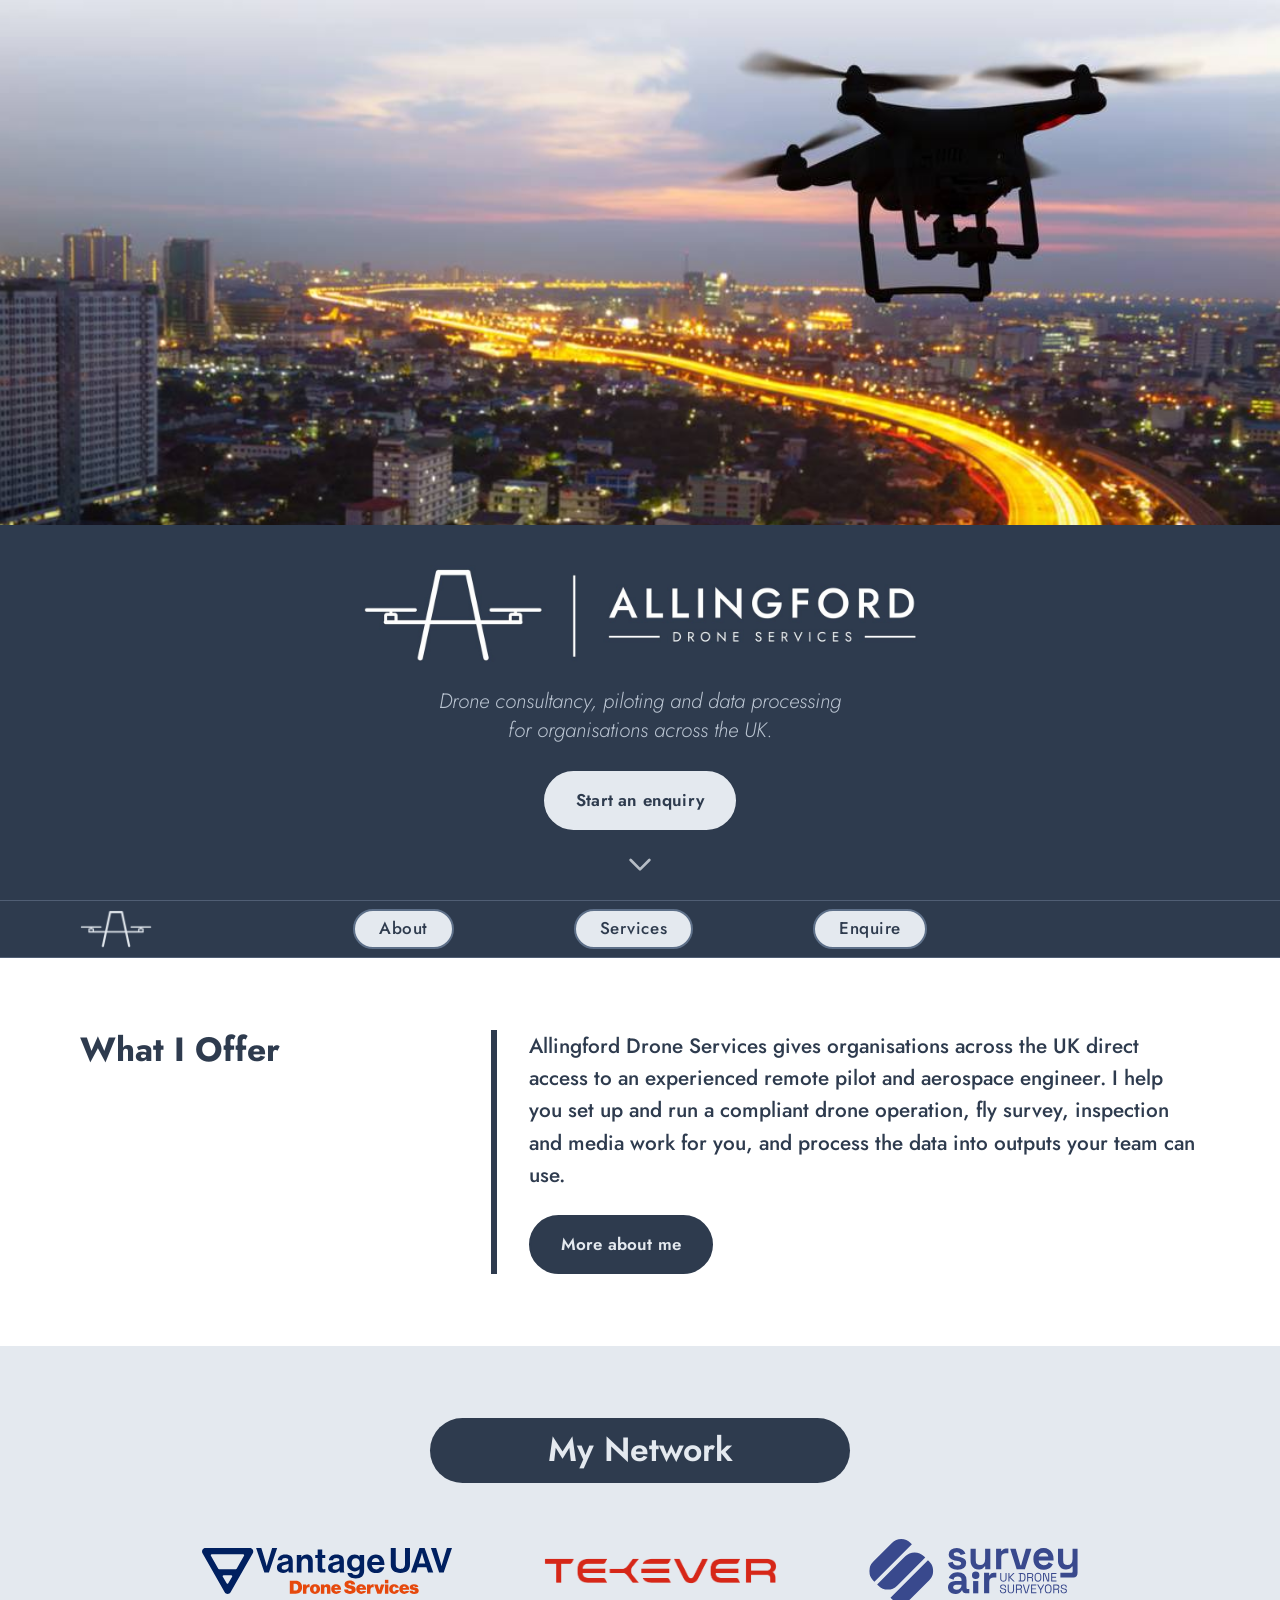
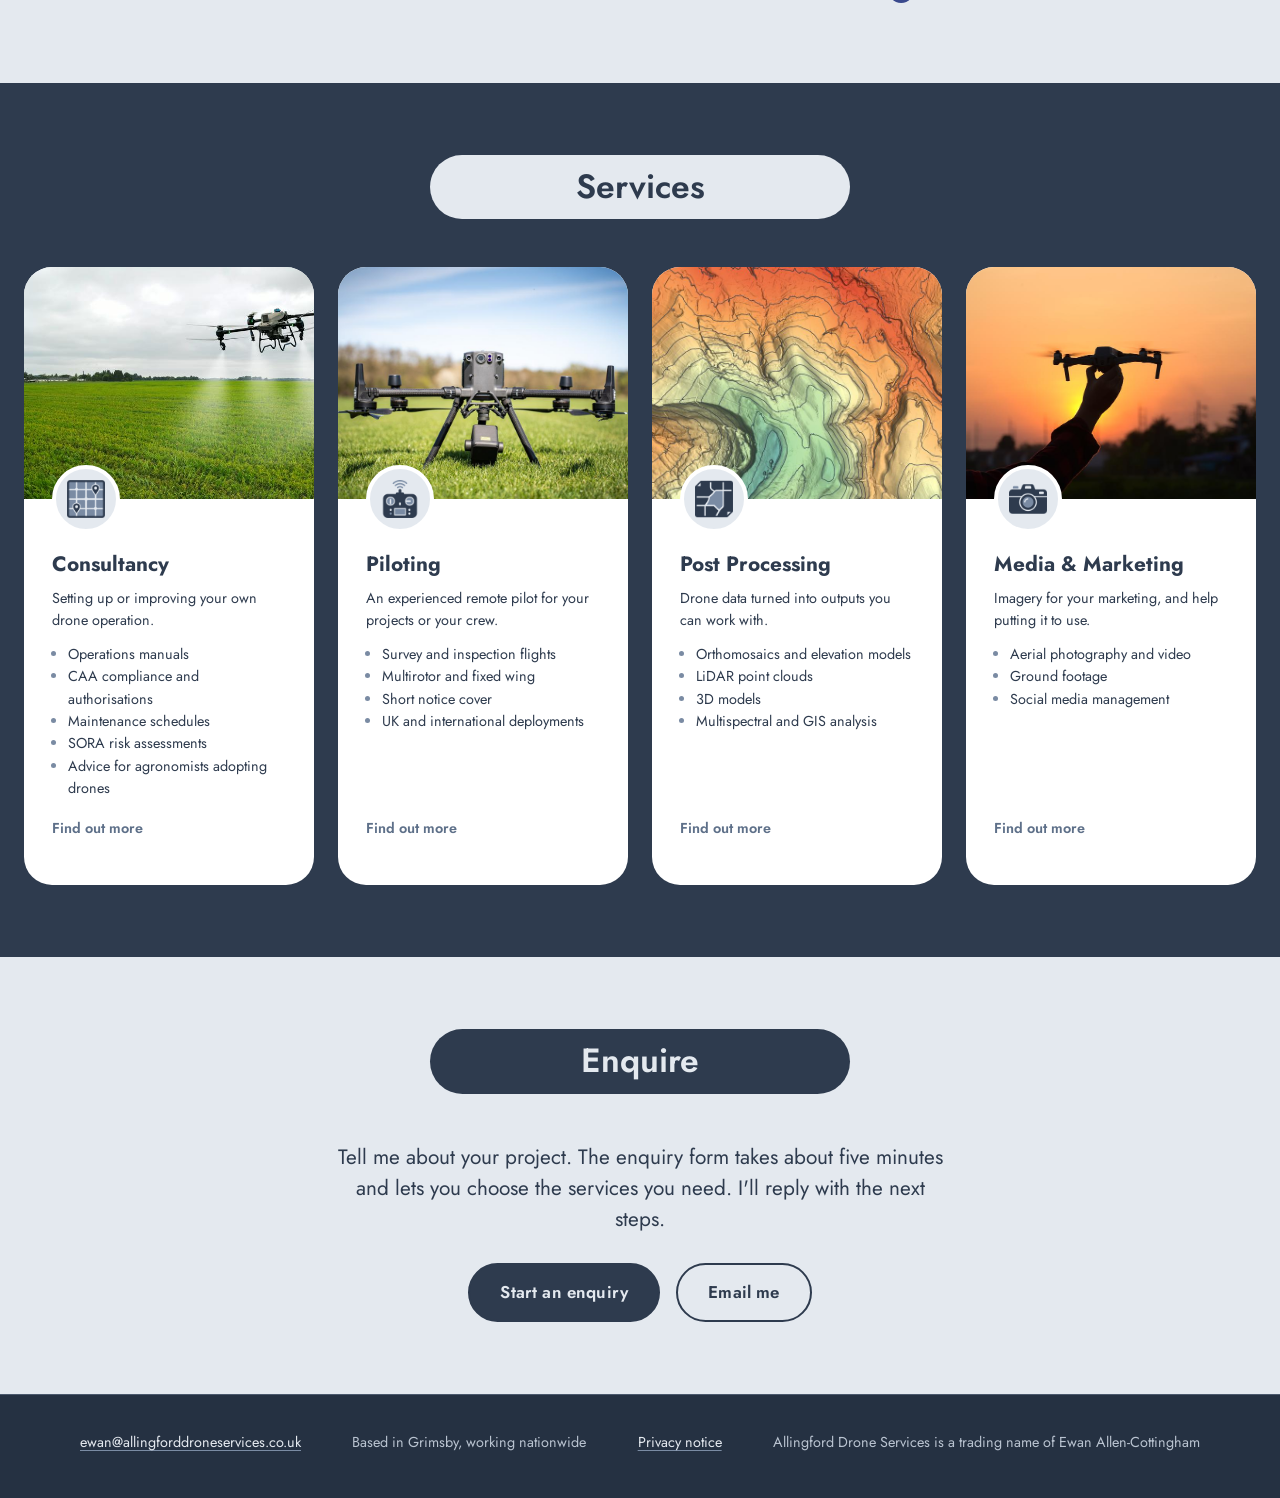
==== commit 7df75e5a: "Widen service cards to fill the window on desktop and make them slightly taller Co-Authored-By: Clau" ====
--- a/index.html
+++ b/index.html
@@ -87,6 +87,8 @@
     <section class="section services-section" id="services" aria-labelledby="services-title" data-animate>
       <div class="wrap">
         <h2 class="pill-heading reveal" style="--i:0" id="services-title">Services</h2>
+      </div>
+      <div class="wrap wrap--wide">
         <div class="services">
           <article class="service reveal" style="--i:1">
             <img class="service-photo" src="assets/img/consultancy.jpg" width="900" height="440" alt="A crop spraying drone over a field" loading="lazy">
--- a/assets/css/styles.css
+++ b/assets/css/styles.css
@@ -253,6 +253,13 @@
 .motion .services-section.is-in::before { transform: none; }
 
 /* Services */
+/* On desktop the cards span the full window, with a 24px margin each side (capped at 1800px on very wide screens) */
+@media (min-width: 1001px) {
+  .wrap--wide { width: min(1800px, 100% - 48px); }
+  .wrap--wide .service-photo { aspect-ratio: 5 / 4; }
+  .wrap--wide .service-body { padding: 0 28px 34px; }
+  .wrap--wide .service h3 { margin-top: 6px; }
+}
 .services { display: grid; grid-template-columns: repeat(4, 1fr); gap: 24px; }
 .service {
   position: relative;
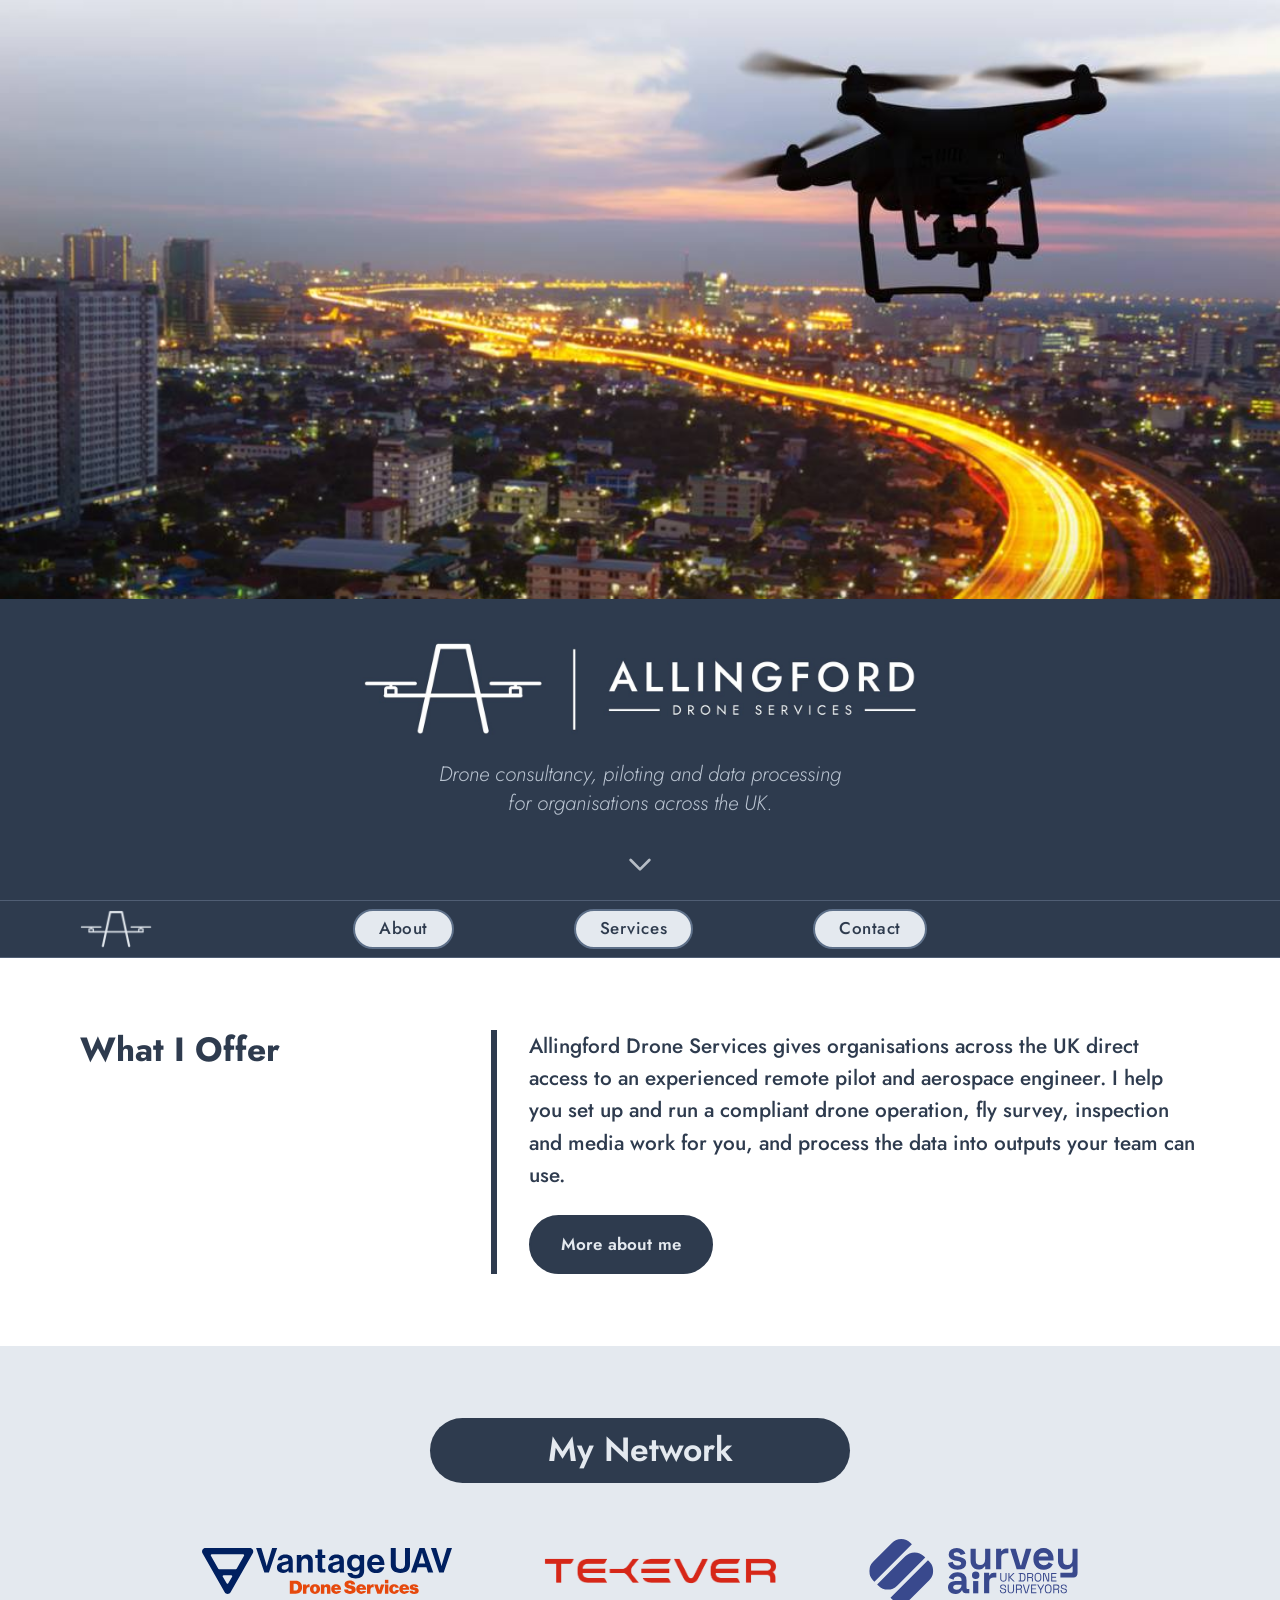
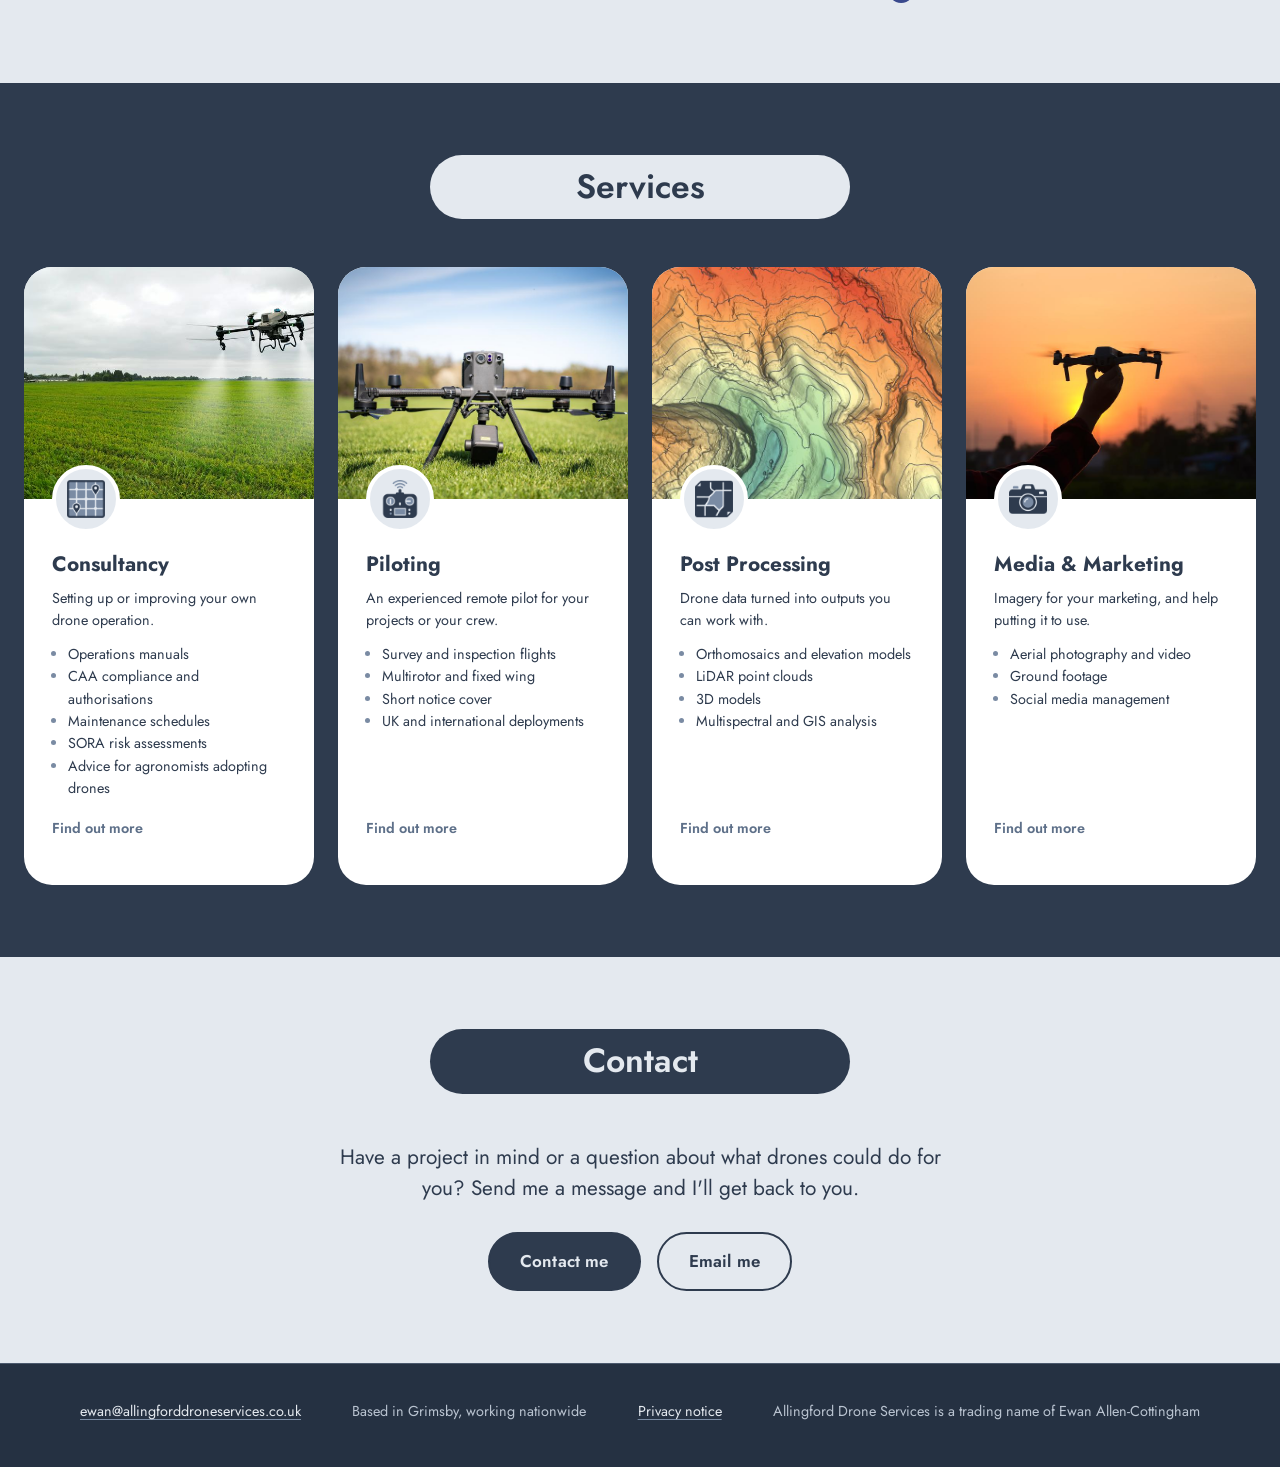
==== commit b024d1a0: "Add Contact page and on-site Drone Requirements form with Turnstile spam protection - New /contact/ " ====
--- a/index.html
+++ b/index.html
@@ -35,7 +35,6 @@
       <div class="wrap">
         <h1><img class="logo" src="assets/img/logo.jpg" width="1400" height="248" alt="Allingford Drone Services"></h1>
         <p class="tagline">Drone consultancy, piloting and data processing for organisations across the UK.</p>
-        <a class="button" href="https://script.google.com/macros/s/AKfycbxY3ZxUKLFfmMnF3indC72LQ9qUxQWBb0Nvjt_iEoLK3CEcggeoSCofU5RL72KIc8Ou/exec" target="_blank" rel="noopener">Start an enquiry</a>
         <a class="scroll-cue" href="#offer" aria-label="Scroll to content">
           <svg viewBox="0 0 24 24" width="32" height="32" aria-hidden="true" focusable="false"><path d="M5 9l7 7 7-7" fill="none" stroke="currentColor" stroke-width="2" stroke-linecap="round" stroke-linejoin="round"/></svg>
         </a>
@@ -58,7 +57,7 @@
           </ul>
         </div>
       </li>
-      <li class="nav-item"><a class="nav-link" href="#enquire" data-section="enquire">Enquire</a></li>
+      <li class="nav-item"><a class="nav-link" href="contact/">Contact</a></li>
     </ul>
   </nav>
 
@@ -157,12 +156,12 @@
       </div>
     </section>
 
-    <section class="section section--ash enquire" id="enquire" aria-labelledby="enquire-title">
+    <section class="section section--ash enquire" id="contact" aria-labelledby="contact-title">
       <div class="wrap">
-        <h2 class="pill-heading" id="enquire-title">Enquire</h2>
-        <p>Tell me about your project. The enquiry form takes about five minutes and lets you choose the services you need. I'll reply with the next steps.</p>
+        <h2 class="pill-heading" id="contact-title">Contact</h2>
+        <p>Have a project in mind or a question about what drones could do for you? Send me a message and I'll get back to you.</p>
         <div class="enquire-actions">
-          <a class="button" href="https://script.google.com/macros/s/AKfycbxY3ZxUKLFfmMnF3indC72LQ9qUxQWBb0Nvjt_iEoLK3CEcggeoSCofU5RL72KIc8Ou/exec" target="_blank" rel="noopener">Start an enquiry</a>
+          <a class="button" href="contact/">Contact me</a>
           <a class="button button--outline" href="mailto:ewan@allingforddroneservices.co.uk">Email me</a>
         </div>
       </div>
--- a/assets/css/styles.css
+++ b/assets/css/styles.css
@@ -301,6 +301,91 @@
 .service-detail li::marker { color: var(--accent); }
 .service-detail .note { color: var(--muted-on-slate); font-style: italic; font-weight: 300; }
 
+/* Short header for the form pages: a strip of photo and the logo band, so the form starts higher up */
+[hidden] { display: none !important; }
+.site-header--short { min-height: 0; }
+.site-header--short .hero { flex: none; height: clamp(160px, 30vh, 340px); }
+.site-header--short .brand-band { padding-bottom: 32px; }
+
+/* Consultancy page: link to the requirements form */
+.requirements-cta {
+  margin-top: 40px; padding: 28px 32px;
+  background: var(--slate-deep); border: 1px solid rgba(122, 139, 163, .45); border-radius: var(--radius-card);
+}
+.requirements-cta h2 { margin: 0 0 8px; font-size: var(--step-2); font-weight: 600; color: var(--white); line-height: 1.25; }
+.requirements-cta p { margin: 0 0 20px; color: var(--text-on-slate); }
+
+/* Forms (Contact and Drone Requirements) */
+.form-page { max-width: 860px; margin-inline: auto; }
+.form-intro { margin: 0 auto 28px; max-width: 64ch; text-align: center; font-size: var(--step-1); line-height: 1.5; }
+.form-page a:not(.button) { color: var(--ink); text-underline-offset: 3px; }
+.form-card {
+  background: var(--white); color: var(--ink);
+  border-radius: var(--radius-card); padding: 40px 48px;
+  box-shadow: 0 8px 24px rgba(37, 49, 66, .08);
+}
+.form-sec { margin-bottom: 20px; padding: 28px 36px 14px; }
+.form-sec h2 { margin: 0 0 16px; font-size: var(--step--1); font-weight: 600; letter-spacing: .08em; text-transform: uppercase; color: var(--slate); }
+.form-sec h3 { margin: 0 0 14px; font-size: var(--step-1); font-weight: 600; color: var(--slate); }
+.form-card fieldset { border: 0; padding: 0; margin: 0 0 20px; min-width: 0; }
+.field { margin: 0 0 20px; min-width: 0; }
+.field > label, .field > legend, .field > .lbl { display: block; padding: 0; margin-bottom: 6px; font-size: var(--step-0); font-weight: 500; color: var(--ink); }
+.pair { display: grid; grid-template-columns: 1fr 1fr; gap: 0 20px; }
+.pair > div { min-width: 0; }
+.sub { display: block; margin-top: 4px; font-size: var(--step--1); color: var(--muted-on-ash); }
+.req { color: #B00020; }
+.form-card input[type=text], .form-card input[type=email], .form-card input[type=tel],
+.form-card input[type=number], .form-card select, .form-card textarea {
+  width: 100%; font: inherit; color: var(--ink);
+  padding: 11px 14px; background: var(--white);
+  border: 1px solid #C9D1DC; border-radius: 10px;
+  transition: border-color .15s ease, box-shadow .15s ease;
+}
+.form-card textarea { min-height: 120px; resize: vertical; }
+.form-card input:focus, .form-card select:focus, .form-card textarea:focus {
+  outline: none; border-color: var(--slate); box-shadow: 0 0 0 3px rgba(46, 59, 78, .18);
+}
+.form-card :focus-visible { outline-color: var(--slate); }
+.form-card .more { margin-top: 10px; }
+.hint { margin: 6px 0 0; font-size: var(--step--1); color: var(--muted-on-ash); }
+.hint--lead { margin: -6px 0 14px; }
+.opts { display: flex; flex-wrap: wrap; gap: 8px; }
+.opts label {
+  display: inline-flex; align-items: center; gap: 8px; cursor: pointer;
+  padding: 7px 14px; border: 1px solid #C9D1DC; border-radius: var(--radius-pill);
+  background: var(--white); font-size: var(--step--1);
+  transition: background-color .15s ease, border-color .15s ease, color .15s ease;
+}
+.opts label:has(input:checked) { background: var(--slate); border-color: var(--slate); color: var(--white); }
+.opts input { margin: 0; accent-color: var(--slate); }
+.types { margin-bottom: 14px; }
+.types label { font-size: var(--step-0); padding: 9px 18px; }
+.check { display: flex; gap: 12px; align-items: flex-start; margin: 4px 0 8px; cursor: pointer; }
+.check input { margin-top: 5px; width: 18px; height: 18px; flex: none; accent-color: var(--slate); }
+.form-send { display: flex; flex-wrap: wrap; align-items: center; gap: 16px 24px; margin-top: 24px; }
+.turnstile { flex-basis: 100%; min-height: 65px; }
+.form-send .button { min-width: 150px; }
+.form-send .button:disabled { opacity: .6; cursor: default; }
+.form-msg { margin: 0; flex: 1 1 240px; font-size: var(--step--1); }
+.form-msg--err { color: #B00020; }
+.form-note { margin: 22px 0 0; font-size: var(--step--1); color: var(--muted-on-ash); }
+.trap { position: absolute; left: -9999px; width: 1px; height: 1px; overflow: hidden; }
+.form-done { text-align: center; }
+.form-done h2 { margin: 0 0 10px; font-size: var(--step-3); color: var(--slate); }
+.form-done p { margin: 0 0 8px; font-size: var(--step-1); }
+
+/* Requirements form: map and postcode search */
+.search { display: flex; gap: 8px; margin-bottom: 10px; }
+.search input { flex: 1; }
+.search button {
+  font: inherit; font-weight: 600; padding: 10px 20px; cursor: pointer;
+  border: 2px solid var(--slate); border-radius: var(--radius-pill); background: var(--white); color: var(--slate);
+}
+.search button:hover { background: var(--slate); color: var(--white); }
+#map { height: 400px; border-radius: 12px; border: 1px solid #C9D1DC; margin: 8px 0; z-index: 0; }
+.area-info { margin: 6px 0 0; font-size: var(--step--1); font-weight: 600; color: var(--slate); }
+#siteWrap .pair { margin-top: 16px; }
+
 /* Enquire */
 .enquire { text-align: center; }
 .enquire p { margin: 0 auto 28px; max-width: 52ch; font-size: var(--step-1); line-height: 1.5; }
@@ -349,6 +434,11 @@
   .headshot { width: 200px; }
   .creds { grid-template-columns: 1fr; }
   .footer-grid { flex-direction: column; align-items: flex-start; }
+  .form-card { padding: 28px 20px; }
+  .form-sec { padding: 22px 18px 8px; }
+  .pair { grid-template-columns: 1fr; }
+  .requirements-cta { padding: 24px 20px; }
+  #map { height: 320px; }
 }
 @media (max-width: 560px) {
   .services { grid-template-columns: 1fr; }
